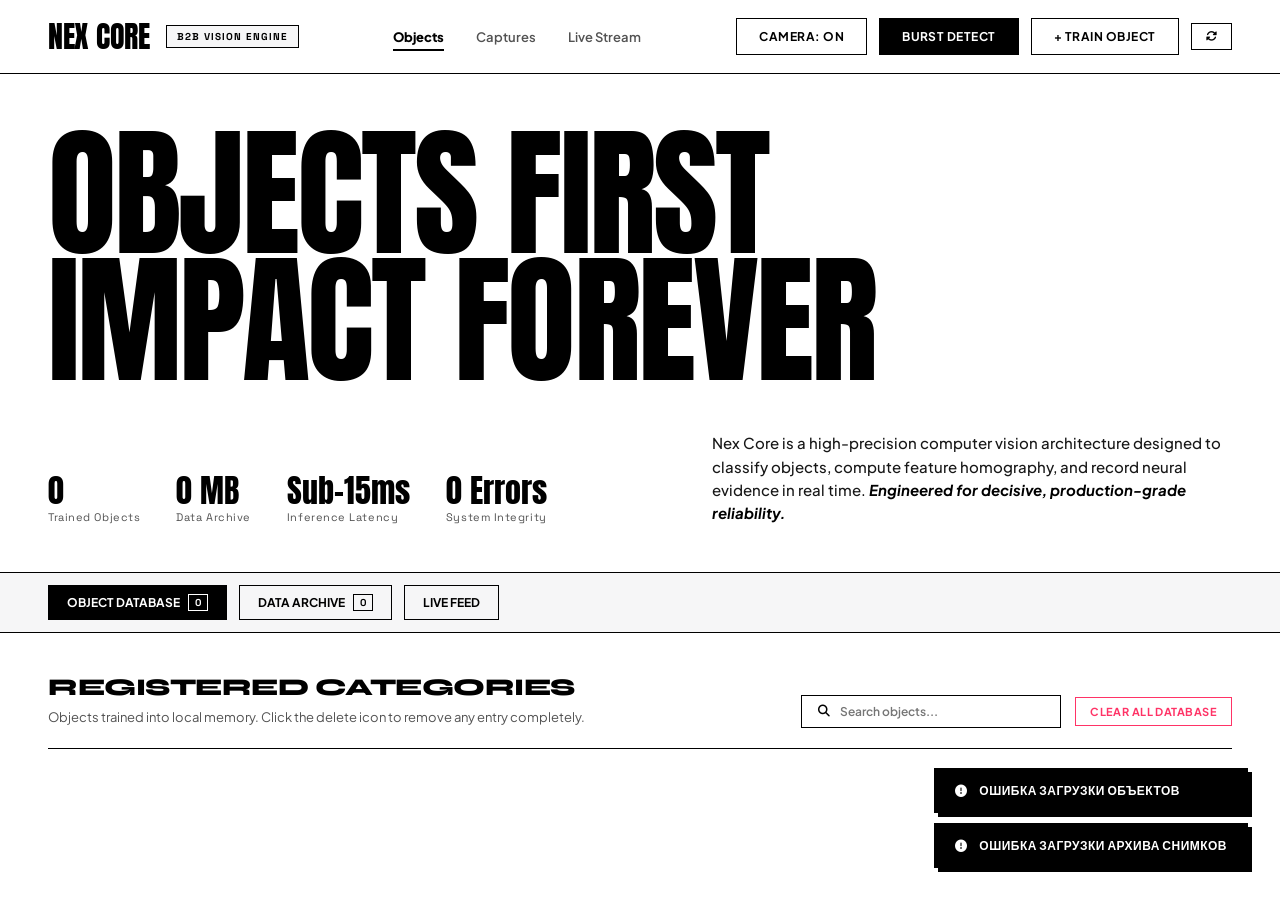
==== nex_dashboard.html @ c1a9bb9f "feat: add Nex core detector, dashboard, server and update index.html" ====
<!DOCTYPE html>
<html lang="ru">
<head>
    <meta charset="UTF-8">
    <meta name="viewport" content="width=device-width, initial-scale=1.0">
    <title>NEX CORE — Object & Data Platform</title>
    <link rel="preconnect" href="https://fonts.googleapis.com">
    <link rel="preconnect" href="https://fonts.gstatic.com" crossorigin>
    <link href="https://fonts.googleapis.com/css2?family=Anton&family=Plus+Jakarta+Sans:ital,wght@0,400;0,500;0,600;0,700;0,800;1,400;1,600;1,700&family=Space+Grotesk:wght@500;700&family=Syne:wght@700;800;900&display=swap" rel="stylesheet">
    <link rel="stylesheet" href="https://cdnjs.cloudflare.com/ajax/libs/font-awesome/6.4.0/css/all.min.css">
    
    <style>
        /* ═══════════════════════════════════════════════════════════════
           PAPER TIGER EDITORIAL DESIGN SYSTEM FOR NEX
           High-Contrast Brutalist Typography, Clean Lines, Zero AI Glass
           ═══════════════════════════════════════════════════════════════ */
        :root {
            --bg-page: #FFFFFF;
            --bg-subtle: #F6F6F7;
            --bg-card: #FFFFFF;
            
            --ink-black: #000000;
            --ink-charcoal: #171717;
            --ink-muted: #525252;
            --ink-faint: #8E8E93;
            
            --border-heavy: 1.5px solid #000000;
            --border-light: 1px solid #E5E5E5;
            
            --accent-coral: #FF3366;
            --accent-lavender: #C4B5FD;
            --accent-emerald: #10B981;
            
            /* Compatibility variables for scripts */
            --cyan: #000000;
            --green: #10B981;
            --red: #FF3366;
            --amber: #F59E0B;
            --text-main: #000000;
            --text-dim: #525252;
            
            --font-headline: 'Anton', 'Syne', -apple-system, sans-serif;
            --font-subhead: 'Syne', -apple-system, sans-serif;
            --font-body: 'Plus Jakarta Sans', -apple-system, BlinkMacSystemFont, sans-serif;
            --font-mono: 'Space Grotesk', monospace;
            
            --shadow-brutal: 4px 4px 0px #000000;
            --shadow-brutal-sm: 2px 2px 0px #000000;
            --shadow-brutal-lg: 6px 6px 0px #000000;
        }

        * {
            box-sizing: border-box;
            margin: 0;
            padding: 0;
            -webkit-font-smoothing: antialiased;
            -moz-osx-font-smoothing: grayscale;
        }

        body {
            background-color: var(--bg-page);
            color: var(--ink-black);
            font-family: var(--font-body);
            min-height: 100vh;
            display: flex;
            flex-direction: column;
            overflow-x: hidden;
        }

        /* ════════════ TOP HEADER BAR ════════════ */
        .hud-header {
            background: #FFFFFF;
            border-bottom: var(--border-heavy);
            padding: 18px 48px;
            display: flex;
            align-items: center;
            justify-content: space-between;
            position: sticky;
            top: 0;
            z-index: 100;
        }

        .hud-brand {
            display: flex;
            align-items: center;
            gap: 16px;
        }

        .brand-logo-text {
            font-family: var(--font-headline);
            font-size: 30px;
            letter-spacing: -0.01em;
            color: #000000;
            text-decoration: none;
            line-height: 1;
            display: flex;
            align-items: center;
            gap: 8px;
        }

        .brand-pill-tag {
            font-family: var(--font-mono);
            font-size: 10px;
            font-weight: 700;
            letter-spacing: 0.1em;
            text-transform: uppercase;
            padding: 4px 10px;
            border: var(--border-heavy);
            background: var(--bg-subtle);
            color: #000000;
        }

        .hud-nav-links {
            display: flex;
            align-items: center;
            gap: 32px;
        }

        .hud-nav-item {
            font-family: var(--font-body);
            font-size: 13px;
            font-weight: 600;
            color: var(--ink-muted);
            text-decoration: none;
            cursor: pointer;
            padding: 4px 0;
            position: relative;
            background: transparent;
            border: none;
            transition: color 0.15s ease;
        }

        .hud-nav-item:hover {
            color: #000000;
        }

        .hud-nav-item.active {
            color: #000000;
            font-weight: 800;
        }

        .hud-nav-item.active::after {
            content: "";
            position: absolute;
            bottom: -2px;
            left: 0;
            width: 100%;
            height: 2px;
            background: #000000;
        }

        .header-actions-group {
            display: flex;
            align-items: center;
            gap: 12px;
        }

        /* ════════════ PAPER TIGER BRUTALIST BUTTONS ════════════ */
        .btn {
            font-family: var(--font-body);
            font-size: 12px;
            font-weight: 700;
            letter-spacing: 0.04em;
            text-transform: uppercase;
            padding: 10px 22px;
            border-radius: 0px;
            cursor: pointer;
            display: inline-flex;
            align-items: center;
            gap: 8px;
            border: var(--border-heavy);
            background: #FFFFFF;
            color: #000000;
            text-decoration: none;
            transition: all 0.15s ease;
        }

        .btn:hover {
            background: #000000;
            color: #FFFFFF;
        }

        .btn-primary {
            background: #000000 !important;
            color: #FFFFFF !important;
            border: var(--border-heavy) !important;
        }

        .btn-primary:hover {
            background: var(--accent-coral) !important;
            border-color: var(--accent-coral) !important;
            color: #FFFFFF !important;
        }

        .btn-secondary {
            background: #FFFFFF;
            color: #000000;
        }

        .btn-danger {
            background: #FFFFFF !important;
            border: 1.5px solid var(--accent-coral) !important;
            color: var(--accent-coral) !important;
        }

        .btn-danger:hover {
            background: var(--accent-coral) !important;
            color: #FFFFFF !important;
        }

        .btn-sm {
            padding: 7px 14px;
            font-size: 11px;
        }

        /* ════════════ EDITORIAL HERO BANNER (PAPER TIGER STYLE) ════════════ */
        .editorial-hero-banner {
            padding: 56px 48px 48px 48px;
            border-bottom: var(--border-heavy);
            background: #FFFFFF;
            display: flex;
            flex-direction: column;
            gap: 32px;
            position: relative;
            overflow: hidden;
        }

        .editorial-headline-stack {
            display: flex;
            flex-direction: column;
            line-height: 0.9;
        }

        .editorial-giant-text {
            font-family: var(--font-headline);
            font-size: clamp(68px, 11vw, 150px);
            text-transform: uppercase;
            letter-spacing: -0.02em;
            color: #000000;
            display: block;
        }

        .editorial-sub-grid {
            display: grid;
            grid-template-columns: auto 1fr;
            align-items: flex-end;
            justify-content: space-between;
            gap: 48px;
            padding-top: 16px;
        }

        .editorial-metrics-strip {
            display: flex;
            align-items: flex-start;
            gap: 36px;
        }

        .metric-block {
            display: flex;
            flex-direction: column;
            gap: 3px;
        }

        .metric-number {
            font-family: var(--font-headline);
            font-size: 32px;
            line-height: 1;
            color: #000000;
        }

        .metric-label-clean {
            font-family: var(--font-mono);
            font-size: 11px;
            color: var(--ink-muted);
            letter-spacing: 0.05em;
        }

        .editorial-statement-para {
            max-width: 520px;
            font-size: 15px;
            line-height: 1.55;
            color: var(--ink-charcoal);
            font-weight: 500;
            justify-self: end;
        }

        .editorial-statement-para em {
            font-style: italic;
            font-weight: 700;
            color: #000000;
        }

        /* Hidden compatibility HUD for JS telemetry bindings */
        .hud-telemetry {
            display: none;
        }

        /* ════════════ MAIN TABS NAVIGATION BAR ════════════ */
        .hud-nav-bar {
            background: var(--bg-subtle);
            border-bottom: var(--border-heavy);
            padding: 12px 48px;
            display: flex;
            align-items: center;
            justify-content: space-between;
        }

        .nav-tabs {
            display: flex;
            gap: 12px;
        }

        .nav-tab {
            padding: 8px 18px;
            background: transparent;
            border: var(--border-heavy);
            border-radius: 0px;
            color: #000000;
            font-family: var(--font-body);
            font-size: 12px;
            font-weight: 700;
            text-transform: uppercase;
            cursor: pointer;
            display: flex;
            align-items: center;
            gap: 8px;
            transition: all 0.15s ease;
        }

        .nav-tab:hover {
            background: #000000;
            color: #FFFFFF;
        }

        .nav-tab.active {
            background: #000000;
            color: #FFFFFF;
        }

        .tab-badge {
            font-family: var(--font-mono);
            font-size: 10px;
            font-weight: 700;
            padding: 1px 6px;
            border: 1px solid currentColor;
            background: transparent;
        }

        .nav-actions {
            display: flex;
            align-items: center;
            gap: 12px;
        }

        /* ════════════ MAIN CONTENT SECTION ════════════ */
        .app-content {
            padding: 40px 48px;
            flex: 1;
            display: flex;
            flex-direction: column;
            background: #FFFFFF;
        }

        .tab-view {
            display: none;
        }

        .tab-view.active {
            display: block;
        }

        /* Toolbars */
        .view-toolbar {
            display: flex;
            align-items: flex-end;
            justify-content: space-between;
            margin-bottom: 28px;
            gap: 24px;
            border-bottom: var(--border-heavy);
            padding-bottom: 20px;
        }

        .view-title-box h2 {
            font-family: var(--font-subhead);
            font-size: 24px;
            font-weight: 900;
            letter-spacing: -0.02em;
            color: #000000;
            text-transform: uppercase;
            display: flex;
            align-items: center;
            gap: 10px;
        }

        .view-title-box p {
            color: var(--ink-muted);
            font-size: 13px;
            margin-top: 6px;
            line-height: 1.5;
        }

        .toolbar-controls {
            display: flex;
            align-items: center;
            gap: 14px;
        }

        .search-box {
            position: relative;
            background: #FFFFFF;
            border: var(--border-heavy);
            border-radius: 0px;
            padding: 8px 16px;
            display: flex;
            align-items: center;
            gap: 10px;
            width: 260px;
        }

        .search-box i {
            color: #000000;
            font-size: 12px;
        }

        .search-box input {
            background: transparent;
            border: none;
            color: #000000;
            font-family: var(--font-body);
            font-size: 12px;
            font-weight: 600;
            width: 100%;
            outline: none;
        }

        .filter-group {
            display: flex;
            gap: 4px;
        }

        .filter-btn {
            background: #FFFFFF;
            border: var(--border-heavy);
            border-radius: 0px;
            color: #000000;
            font-family: var(--font-body);
            font-size: 11px;
            font-weight: 700;
            text-transform: uppercase;
            padding: 7px 14px;
            cursor: pointer;
            transition: all 0.15s ease;
        }

        .filter-btn:hover {
            background: #000000;
            color: #FFFFFF;
        }

        .filter-btn.active {
            background: #000000;
            color: #FFFFFF;
        }

        /* ════════════ OBJECT CARDS & GRID ════════════ */
        .objects-grid {
            display: grid;
            grid-template-columns: repeat(auto-fill, minmax(320px, 1fr));
            gap: 28px;
        }

        .object-card {
            background: #FFFFFF;
            border: var(--border-heavy);
            border-radius: 0px;
            overflow: hidden;
            display: flex;
            flex-direction: column;
            box-shadow: var(--shadow-brutal);
            transition: transform 0.15s ease, box-shadow 0.15s ease;
        }

        .object-card:hover {
            transform: translate(-2px, -2px);
            box-shadow: var(--shadow-brutal-lg);
        }

        .object-card-thumb-wrap {
            position: relative;
            width: 100%;
            aspect-ratio: 16 / 10;
            background: #000000;
            overflow: hidden;
            border-bottom: var(--border-heavy);
        }

        .object-card-thumb {
            width: 100%;
            height: 100%;
            object-fit: cover;
        }

        .object-overlay-badge {
            position: absolute;
            top: 12px;
            right: 12px;
            background: #FFFFFF;
            border: var(--border-heavy);
            padding: 4px 10px;
            font-family: var(--font-mono);
            font-size: 10px;
            font-weight: 700;
            color: #000000;
            box-shadow: var(--shadow-brutal-sm);
        }

        .object-card-body {
            padding: 20px;
            display: flex;
            flex-direction: column;
            gap: 14px;
            flex: 1;
        }

        .object-header-row {
            display: flex;
            justify-content: space-between;
            align-items: center;
        }

        .object-name-title {
            font-family: var(--font-subhead);
            font-size: 18px;
            font-weight: 800;
            color: #000000;
            text-transform: uppercase;
            letter-spacing: -0.01em;
        }

        .object-metrics {
            display: grid;
            grid-template-columns: 1fr 1fr;
            gap: 12px;
            background: var(--bg-subtle);
            border: var(--border-heavy);
            padding: 12px;
        }

        .metric-item {
            display: flex;
            flex-direction: column;
            gap: 2px;
        }

        .metric-label {
            font-family: var(--font-mono);
            font-size: 9px;
            letter-spacing: 0.1em;
            text-transform: uppercase;
            color: var(--ink-faint);
            font-weight: 700;
        }

        .metric-value {
            font-family: var(--font-mono);
            font-size: 13px;
            font-weight: 700;
            color: #000000;
        }

        .object-actions-row {
            display: flex;
            gap: 10px;
            margin-top: auto;
            border-top: var(--border-heavy);
            padding-top: 16px;
        }

        .object-actions-row .btn {
            flex: 1;
            justify-content: center;
        }

        /* ════════════ DATA GALLERY GRID ════════════ */
        .data-gallery-grid {
            display: grid;
            grid-template-columns: repeat(auto-fill, minmax(260px, 1fr));
            gap: 24px;
        }

        .data-card {
            background: #FFFFFF;
            border: var(--border-heavy);
            border-radius: 0px;
            overflow: hidden;
            display: flex;
            flex-direction: column;
            box-shadow: var(--shadow-brutal);
            transition: transform 0.15s ease, box-shadow 0.15s ease;
        }

        .data-card:hover {
            transform: translate(-2px, -2px);
            box-shadow: var(--shadow-brutal-lg);
        }

        .data-thumb-wrap {
            position: relative;
            width: 100%;
            aspect-ratio: 4 / 3;
            background: #000000;
            overflow: hidden;
            border-bottom: var(--border-heavy);
        }

        .data-thumb {
            width: 100%;
            height: 100%;
            object-fit: cover;
            cursor: pointer;
        }

        .data-cat-badge {
            position: absolute;
            top: 10px;
            left: 10px;
            background: var(--accent-coral);
            border: var(--border-heavy);
            padding: 3px 8px;
            font-family: var(--font-mono);
            font-size: 9px;
            font-weight: 800;
            color: #FFFFFF;
            text-transform: uppercase;
        }

        .data-card-body {
            padding: 14px 16px;
            display: flex;
            flex-direction: column;
            gap: 6px;
        }

        .data-card-name {
            font-size: 13px;
            font-weight: 800;
            color: #000000;
            white-space: nowrap;
            overflow: hidden;
            text-overflow: ellipsis;
        }

        .data-card-meta {
            font-family: var(--font-mono);
            font-size: 11px;
            color: var(--ink-muted);
        }

        .data-card-actions {
            display: flex;
            gap: 8px;
            margin-top: 8px;
        }

        .data-card-actions .btn {
            flex: 1;
            justify-content: center;
        }

        /* ════════════ LIVE STREAM & DETECTOR ════════════ */
        .live-stream-layout {
            display: grid;
            grid-template-columns: 2.2fr 1fr;
            gap: 32px;
        }

        .stream-card {
            background: #FFFFFF;
            border: var(--border-heavy);
            border-radius: 0px;
            padding: 24px;
            display: flex;
            flex-direction: column;
            box-shadow: var(--shadow-brutal);
        }

        .stream-viewport {
            position: relative;
            width: 100%;
            aspect-ratio: 16 / 9;
            background: #000000;
            overflow: hidden;
            border: var(--border-heavy);
        }

        .stream-img {
            width: 100%;
            height: 100%;
            object-fit: cover;
            display: block;
        }

        .stream-hud-bar {
            display: flex;
            align-items: center;
            justify-content: space-between;
            margin-top: 18px;
            padding-top: 16px;
            border-top: var(--border-heavy);
        }

        .info-panel-card {
            background: #FFFFFF;
            border: var(--border-heavy);
            border-radius: 0px;
            padding: 24px;
            display: flex;
            flex-direction: column;
            gap: 16px;
            box-shadow: var(--shadow-brutal);
        }

        .telemetry-row {
            display: flex;
            justify-content: space-between;
            align-items: center;
            font-family: var(--font-mono);
            font-size: 12px;
            color: var(--ink-charcoal);
            padding: 10px 0;
            border-bottom: var(--border-light);
        }

        .telemetry-row strong {
            color: #000000;
            font-weight: 700;
        }

        /* ════════════ MODALS (PAPER TIGER BRUTALIST) ════════════ */
        .modal-overlay {
            position: fixed;
            inset: 0;
            background: rgba(0, 0, 0, 0.65);
            display: flex;
            align-items: center;
            justify-content: center;
            z-index: 1000;
            opacity: 0;
            pointer-events: none;
            transition: opacity 0.2s ease;
        }

        .modal-overlay.active {
            opacity: 1;
            pointer-events: auto;
        }

        .modal-box {
            background: #FFFFFF;
            border: var(--border-heavy);
            border-radius: 0px;
            width: 90%;
            max-width: 640px;
            max-height: 90vh;
            display: flex;
            flex-direction: column;
            box-shadow: var(--shadow-brutal-lg);
            transform: translateY(10px);
            transition: transform 0.2s ease;
        }

        .modal-overlay.active .modal-box {
            transform: translateY(0);
        }

        .modal-header {
            padding: 20px 24px;
            border-bottom: var(--border-heavy);
            display: flex;
            justify-content: space-between;
            align-items: center;
            background: var(--bg-subtle);
        }

        .modal-header h3 {
            font-family: var(--font-subhead);
            font-size: 18px;
            font-weight: 800;
            text-transform: uppercase;
            color: #000000;
        }

        .modal-close-btn {
            background: #FFFFFF;
            border: var(--border-heavy);
            color: #000000;
            width: 32px;
            height: 32px;
            cursor: pointer;
            display: flex;
            align-items: center;
            justify-content: center;
            font-size: 18px;
            font-weight: 700;
            transition: all 0.15s ease;
        }

        .modal-close-btn:hover {
            background: #000000;
            color: #FFFFFF;
        }

        .modal-body {
            padding: 24px;
            overflow-y: auto;
            display: flex;
            flex-direction: column;
            gap: 18px;
            background: #FFFFFF;
        }

        .modal-footer {
            padding: 16px 24px;
            border-top: var(--border-heavy);
            display: flex;
            justify-content: flex-end;
            gap: 12px;
            background: var(--bg-subtle);
        }

        .form-group {
            display: flex;
            flex-direction: column;
            gap: 6px;
        }

        .form-label {
            font-family: var(--font-mono);
            font-size: 11px;
            font-weight: 700;
            color: #000000;
            letter-spacing: 0.05em;
            text-transform: uppercase;
        }

        .form-input {
            background: #FFFFFF;
            border: var(--border-heavy);
            border-radius: 0px;
            padding: 10px 14px;
            color: #000000;
            font-family: var(--font-body);
            font-size: 13px;
            font-weight: 600;
            outline: none;
        }

        .form-input:focus {
            box-shadow: var(--shadow-brutal-sm);
        }

        .crop-canvas-wrap {
            position: relative;
            width: 100%;
            background: #000000;
            border: var(--border-heavy);
            overflow: hidden;
        }

        #crop-canvas {
            display: block;
            width: 100%;
            cursor: crosshair;
        }

        .crop-preview-box {
            display: flex;
            gap: 16px;
            align-items: center;
            background: var(--bg-subtle);
            padding: 14px;
            border: var(--border-heavy);
        }

        .crop-preview-img {
            width: 90px;
            height: 90px;
            object-fit: cover;
            border: var(--border-heavy);
        }

        /* Toast */
        .toast-container {
            position: fixed;
            bottom: 32px;
            right: 32px;
            display: flex;
            flex-direction: column;
            gap: 10px;
            z-index: 2000;
        }

        .toast {
            background: #000000;
            border: var(--border-heavy);
            border-radius: 0px;
            padding: 14px 20px;
            color: #FFFFFF;
            font-size: 12px;
            font-weight: 700;
            letter-spacing: 0.04em;
            text-transform: uppercase;
            box-shadow: var(--shadow-brutal);
            display: flex;
            align-items: center;
            gap: 12px;
        }

        .empty-state {
            padding: 60px 20px;
            display: flex;
            flex-direction: column;
            align-items: center;
            justify-content: center;
            text-align: center;
            color: var(--ink-faint);
            gap: 12px;
            border: var(--border-heavy);
            background: var(--bg-subtle);
        }

        .empty-state i {
            font-size: 38px;
            color: #000000;
        }

        .empty-state h3 {
            font-family: var(--font-subhead);
            font-size: 18px;
            color: #000000;
            text-transform: uppercase;
        }

        .empty-state p {
            font-size: 13px;
            max-width: 420px;
            color: var(--ink-muted);
        }

        @media (max-width: 1024px) {
            .hud-header, .hud-nav-bar, .editorial-hero-banner, .app-content {
                padding-left: 20px;
                padding-right: 20px;
            }
            .editorial-sub-grid {
                grid-template-columns: 1fr;
                gap: 24px;
            }
            .live-stream-layout {
                grid-template-columns: 1fr;
            }
        }
    </style>
</head>
<body>

    <!-- ════════════ TOP HEADER BAR (PAPER TIGER STYLE) ════════════ -->
    <header class="hud-header">
        <div class="hud-brand">
            <a href="/" class="brand-logo-text">NEX CORE</a>
            <span class="brand-pill-tag">B2B Vision Engine</span>
        </div>

        <nav class="hud-nav-links">
            <button class="hud-nav-item active" data-tab="tab-objects">Objects</button>
            <button class="hud-nav-item" data-tab="tab-data">Captures</button>
            <button class="hud-nav-item" data-tab="tab-live">Live Stream</button>
        </nav>

        <div class="header-actions-group">
            <button class="btn btn-secondary" id="btn-toggle-camera-top">
                <span id="btn-toggle-camera-top-text">Camera: ON</span>
            </button>
            <button class="btn btn-primary" id="btn-burst-detect-top">
                Burst Detect
            </button>
            <button class="btn btn-secondary" id="btn-open-train-modal">
                + Train Object
            </button>
            <button class="btn btn-secondary btn-sm" id="btn-refresh-all" title="Refresh">
                <i class="fa-solid fa-rotate"></i>
            </button>
        </div>

        <!-- Hidden hooks for stats JS bindings -->
        <div class="hud-telemetry">
            <span id="tel-accel"></span>
            <span id="tel-objects-count">0</span>
            <span id="tel-storage-mb">0 MB</span>
        </div>
    </header>

    <!-- ════════════ PAPER TIGER EDITORIAL HERO BANNER ════════════ -->
    <section class="editorial-hero-banner">
        <div class="editorial-headline-stack">
            <span class="editorial-giant-text">OBJECTS FIRST</span>
            <span class="editorial-giant-text">IMPACT FOREVER</span>
        </div>

        <div class="editorial-sub-grid">
            <div class="editorial-metrics-strip">
                <div class="metric-block">
                    <span class="metric-number" id="hero-stat-objects">0</span>
                    <span class="metric-label-clean">Trained Objects</span>
                </div>
                <div class="metric-block">
                    <span class="metric-number" id="hero-stat-storage">0 MB</span>
                    <span class="metric-label-clean">Data Archive</span>
                </div>
                <div class="metric-block">
                    <span class="metric-number">Sub-15ms</span>
                    <span class="metric-label-clean">Inference Latency</span>
                </div>
                <div class="metric-block">
                    <span class="metric-number">0 Errors</span>
                    <span class="metric-label-clean">System Integrity</span>
                </div>
            </div>

            <p class="editorial-statement-para">
                Nex Core is a high-precision computer vision architecture designed to classify objects, compute feature homography, and record neural evidence in real time. <em>Engineered for decisive, production-grade reliability.</em>
            </p>
        </div>
    </section>

    <!-- ════════════ NAV TABS BAR ════════════ -->
    <div class="hud-nav-bar">
        <div class="nav-tabs">
            <button class="nav-tab active" data-tab="tab-objects">
                <span>Object Database</span>
                <span class="tab-badge" id="badge-objects-count">0</span>
            </button>
            <button class="nav-tab" data-tab="tab-data">
                <span>Data Archive</span>
                <span class="tab-badge" id="badge-data-count">0</span>
            </button>
            <button class="nav-tab" data-tab="tab-live">
                <span>Live Feed</span>
            </button>
        </div>
    </div>

    <!-- ════════════ MAIN CONTENT AREA ════════════ -->
    <main class="app-content">

        <!-- TAB 1: OBJECT DATABASE MANAGER -->
        <section id="tab-objects" class="tab-view active">
            <div class="view-toolbar">
                <div class="view-title-box">
                    <h2>Registered Categories</h2>
                    <p>Objects trained into local memory. Click the delete icon to remove any entry completely.</p>
                </div>

                <div class="toolbar-controls">
                    <div class="search-box">
                        <i class="fa-solid fa-magnifying-glass"></i>
                        <input type="text" id="objects-search-input" placeholder="Search objects...">
                    </div>
                    <button class="btn btn-danger btn-sm" id="btn-clear-all-objects">
                        Clear All Database
                    </button>
                </div>
            </div>

            <!-- Objects Grid -->
            <div class="objects-grid" id="objects-grid-container">
                <!-- Populated via JS -->
            </div>
        </section>

        <!-- TAB 2: DATA VAULT & CAPTURES GALLERY -->
        <section id="tab-data" class="tab-view">
            <div class="view-toolbar">
                <div class="view-title-box">
                    <h2>Capture Archive (nex_output)</h2>
                    <p>Recorded frames, cropped detections, and verified burst comparisons.</p>
                </div>

                <div class="toolbar-controls">
                    <div class="filter-group">
                        <button class="filter-btn active" data-cat="all">All</button>
                        <button class="filter-btn" data-cat="detected_objects">Objects</button>
                        <button class="filter-btn" data-cat="detected_faces">Faces</button>
                        <button class="filter-btn" data-cat="burst_comparison">Bursts</button>
                    </div>

                    <div class="search-box">
                        <i class="fa-solid fa-magnifying-glass"></i>
                        <input type="text" id="data-search-input" placeholder="Filter by name...">
                    </div>

                    <button class="btn btn-danger btn-sm" id="btn-clean-data">
                        Clear Category
                    </button>
                </div>
            </div>

            <!-- Gallery Grid -->
            <div class="data-gallery-grid" id="data-gallery-container">
                <!-- Populated via JS -->
            </div>
        </section>

        <!-- TAB 3: LIVE VIDEO FEED & DETECTOR -->
        <section id="tab-live" class="tab-view">
            <div class="live-stream-layout">
                <div class="stream-card">
                    <div class="stream-viewport">
                        <img id="live-stream-img" src="/api/stream" class="stream-img" alt="Live Stream">
                    </div>
                    <div class="stream-hud-bar">
                        <div class="stream-info">
                            <span style="font-family:var(--font-mono); font-size:12px; font-weight:700;">OPTICAL SENSOR FEED (ON-DEMAND INFERENCE)</span>
                        </div>
                        <div class="stream-btns" style="display:flex; gap:10px; align-items:center;">
                            <button class="btn btn-danger btn-sm" id="btn-toggle-camera-stream">
                                Disable Sensor
                            </button>
                            <button class="btn btn-primary" id="btn-burst-detect">
                                Burst Detect [Space]
                            </button>
                            <button class="btn btn-secondary btn-sm" id="btn-stream-capture-to-train">
                                Capture For Training
                            </button>
                        </div>
                    </div>
                </div>

                <!-- Telemetry & Status Card -->
                <div class="info-panel-card">
                    <h3 style="font-family:var(--font-subhead); font-size:16px; font-weight:800; text-transform:uppercase;">System Telemetry</h3>
                    <div class="telemetry-row">
                        <span>Hardware Engine</span>
                        <strong id="info-hw-accel">Apple MPS GPU</strong>
                    </div>
                    <div class="telemetry-row">
                        <span>Registered Objects</span>
                        <strong id="info-objects-count">0</strong>
                    </div>
                    <div class="telemetry-row">
                        <span>Capture Latency</span>
                        <strong>12-15 ms</strong>
                    </div>
                    <div class="telemetry-row">
                        <span>Homography Engine</span>
                        <strong>SIFT + RANSAC</strong>
                    </div>
                </div>

                <!-- Burst Comparison & Detection Result Card -->
                <div class="burst-result-card" id="burst-result-card" style="display:none; grid-column: 1 / -1; background: #FFFFFF; border: var(--border-heavy); padding: 24px; box-shadow: var(--shadow-brutal);">
                    <div style="display:flex; align-items:center; justify-content:space-between; margin-bottom:18px; border-bottom:var(--border-heavy); padding-bottom:14px; flex-wrap:wrap; gap:10px;">
                        <div>
                            <h3 style="font-family:var(--font-subhead); font-size:18px; font-weight:800; text-transform:uppercase;" id="burst-result-title">BURST DETECTION REPORT</h3>
                            <p style="font-size:12px; color:var(--ink-muted);" id="burst-result-subtitle">12 frames inspected. Winner selected by sharpness criteria.</p>
                        </div>
                        <div id="burst-status-badge"></div>
                    </div>

                    <div style="display:grid; grid-template-columns: repeat(auto-fit, minmax(320px, 1fr)); gap:24px;">
                        <div style="display:flex; flex-direction:column; gap:8px;">
                            <div style="display:flex; justify-content:space-between; font-size:12px; font-family:var(--font-mono); font-weight:700;">
                                <span>WINNER FRAME</span>
                                <span id="burst-winner-sharpness">Sharpness: 0.0</span>
                            </div>
                            <div style="background:#000; border:var(--border-heavy); aspect-ratio:4/3; overflow:hidden;">
                                <img id="burst-winner-img" src="" alt="Winner" style="width:100%; height:100%; object-fit:cover; display:block;">
                            </div>
                        </div>

                        <div style="display:flex; flex-direction:column; gap:8px;">
                            <div style="display:flex; justify-content:space-between; font-size:12px; font-family:var(--font-mono); font-weight:700;">
                                <span>MATCHED TEMPLATE</span>
                                <span id="burst-matched-name">None</span>
                            </div>
                            <div style="background:#000; border:var(--border-heavy); aspect-ratio:4/3; overflow:hidden;">
                                <img id="burst-template-img" src="" alt="Template" style="width:100%; height:100%; object-fit:cover; display:block;">
                            </div>
                        </div>
                    </div>
                </div>
            </div>
        </section>

    </main>

    <!-- MODAL 1: TRAIN NEW OBJECT -->
    <div class="modal-overlay" id="train-modal">
        <div class="modal-box">
            <div class="modal-header">
                <h3>Train New Object</h3>
                <button class="modal-close-btn" onclick="closeModal('train-modal')">&times;</button>
            </div>
            <div class="modal-body">
                <div class="form-group">
                    <label class="form-label">Object Category Name</label>
                    <input type="text" id="train-object-name" class="form-input" placeholder="e.g. Coca_Cola_Bottle">
                </div>

                <div class="form-group">
                    <label class="form-label">Interactive Crop Area</label>
                    <div class="crop-canvas-wrap">
                        <canvas id="crop-canvas"></canvas>
                    </div>
                </div>

                <div class="crop-preview-box" id="crop-preview-container" style="display:none;">
                    <img id="crop-preview-img" class="crop-preview-img" src="" alt="Preview">
                    <div>
                        <strong style="font-size:12px; font-family:var(--font-mono); display:block;">SELECTION READY</strong>
                        <span style="font-size:11px; color:var(--ink-muted);" id="crop-dims">0 x 0 px</span>
                    </div>
                </div>
            </div>
            <div class="modal-footer">
                <button class="btn btn-secondary" onclick="closeModal('train-modal')">Cancel</button>
                <button class="btn btn-primary" id="btn-save-trained-object">Save Object</button>
            </div>
        </div>
    </div>

    <!-- MODAL 2: TEMPLATES VIEWER -->
    <div class="modal-overlay" id="templates-modal">
        <div class="modal-box">
            <div class="modal-header">
                <h3 id="templates-modal-title">Object Templates</h3>
                <button class="modal-close-btn" onclick="closeModal('templates-modal')">&times;</button>
            </div>
            <div class="modal-body" id="templates-modal-body">
                <!-- Dynamically populated -->
            </div>
            <div class="modal-footer">
                <button class="btn btn-secondary" onclick="closeModal('templates-modal')">Close</button>
            </div>
        </div>
    </div>

    <!-- MODAL 3: CONFIRM ACTION -->
    <div class="modal-overlay" id="confirm-modal">
        <div class="modal-box" style="max-width:440px;">
            <div class="modal-header">
                <h3>Confirm Deletion</h3>
                <button class="modal-close-btn" onclick="closeModal('confirm-modal')">&times;</button>
            </div>
            <div class="modal-body">
                <p id="confirm-modal-text" style="font-size:13px; line-height:1.5;">Are you sure you want to permanently delete this item?</p>
            </div>
            <div class="modal-footer">
                <button class="btn btn-secondary" onclick="closeModal('confirm-modal')">Cancel</button>
                <button class="btn btn-danger" id="confirm-modal-action-btn">Delete Permanently</button>
            </div>
        </div>
    </div>

    <!-- LIGHTBOX MODAL -->
    <div class="modal-overlay" id="lightbox-modal" onclick="closeModal('lightbox-modal')">
        <img id="lightbox-img" src="" alt="Enlarged" style="max-width:90vw; max-height:90vh; border:var(--border-heavy); box-shadow:var(--shadow-brutal-lg);">
    </div>

    <!-- TOAST NOTIFICATION CONTAINER -->
    <div class="toast-container" id="toast-container"></div>

    <!-- Additional Hook Script for Syncing Paper Tiger Hero Stats -->
    <script>
        // Sync top nav items with tabs
        document.querySelectorAll('.hud-nav-item').forEach(btn => {
            btn.addEventListener('click', () => {
                document.querySelectorAll('.hud-nav-item').forEach(b => b.classList.remove('active'));
                btn.classList.add('active');
                const target = btn.getAttribute('data-tab');
                document.querySelectorAll('.nav-tab').forEach(t => {
                    if (t.getAttribute('data-tab') === target) t.click();
                });
            });
        });

        // Mirror stat updates from JS to hero banner
        const observer = new MutationObserver(() => {
            const objCount = document.getElementById('tel-objects-count');
            const storCount = document.getElementById('tel-storage-mb');
            const heroObj = document.getElementById('hero-stat-objects');
            const heroStor = document.getElementById('hero-stat-storage');
            if (objCount && heroObj) heroObj.textContent = objCount.textContent;
            if (storCount && heroStor) heroStor.textContent = storCount.textContent;
        });

        window.addEventListener('DOMContentLoaded', () => {
            const objCount = document.getElementById('tel-objects-count');
            const storCount = document.getElementById('tel-storage-mb');
            if (objCount) observer.observe(objCount, { childList: true, characterData: true, subtree: true });
            if (storCount) observer.observe(storCount, { childList: true, characterData: true, subtree: true });
        });
    </script>

<script>
        // State
        let allObjects = [];
        let allFiles = [];
        let activeDataCategory = 'all';

        // Crop Tool State
        let rawImage = new Image();
        let isCropping = false;
        let cropStartX = 0, cropStartY = 0;
        let cropEndX = 0, cropEndY = 0;
        let croppedBase64 = null;

        // Initialize
        document.addEventListener('DOMContentLoaded', () => {
            initTabs();
            loadAll();
            setupCropTool();
            setupEventHandlers();

            // Auto-refresh every 8s
            setInterval(() => {
                fetchStats();
            }, 8000);
        });

        // ════════════ TABS NAVIGATION ════════════
        function initTabs() {
            const tabs = document.querySelectorAll('.nav-tab');
            tabs.forEach(tab => {
                tab.addEventListener('click', () => {
                    tabs.forEach(t => t.classList.remove('active'));
                    document.querySelectorAll('.tab-view').forEach(v => v.classList.remove('active'));
                    tab.classList.add('active');
                    const targetId = tab.getAttribute('data-tab');
                    const view = document.getElementById(targetId);
                    if (view) view.classList.add('active');
                });
            });
        }

        // ════════════ API FETCHING ════════════
        async function loadAll() {
            await Promise.all([fetchObjects(), fetchData(), fetchStats(), checkCameraStatus()]);
        }

        let isCameraActive = true;

        async function checkCameraStatus() {
            try {
                const res = await fetch('/api/camera/status');
                const data = await res.json();
                if (data.success) {
                    updateCameraUI(data.is_running);
                }
            } catch (err) {
                console.error("Camera status check error:", err);
            }
        }

        async function toggleCamera() {
            const btnTop = document.getElementById('btn-toggle-camera-top');
            const btnStream = document.getElementById('btn-toggle-camera-stream');
            if (btnTop) btnTop.disabled = true;
            if (btnStream) btnStream.disabled = true;

            try {
                const res = await fetch('/api/camera/toggle', { method: 'POST' });
                const data = await res.json();
                if (data.success) {
                    updateCameraUI(data.is_running);
                    showToast(data.message, data.is_running ? "success" : "info");

                    // Force refresh stream element
                    const streamImg = document.getElementById('live-stream-img');
                    if (streamImg) {
                        streamImg.src = `/api/stream?t=${Date.now()}`;
                    }
                } else {
                    showToast("Не удалось изменить статус камеры", "error");
                }
            } catch (err) {
                console.error("Toggle camera error:", err);
                showToast("Ошибка связи с сервером при переключении камеры", "error");
            } finally {
                if (btnTop) btnTop.disabled = false;
                if (btnStream) btnStream.disabled = false;
            }
        }

        function updateCameraUI(running) {
            isCameraActive = running;

            // Top Nav Button
            const btnTop = document.getElementById('btn-toggle-camera-top');
            const topDot = btnTop ? btnTop.querySelector('.camera-status-dot') : null;
            const topText = document.getElementById('btn-toggle-camera-top-text');

            // Stream HUD Button
            const btnStream = document.getElementById('btn-toggle-camera-stream');

            if (running) {
                if (topDot) {
                    topDot.style.background = 'var(--green)';
                    topDot.style.boxShadow = '0 0 8px var(--green)';
                }
                if (topText) topText.textContent = 'Камера: ВКЛ';
                if (btnTop) {
                    btnTop.className = 'btn btn-secondary';
                    btnTop.title = 'Камера включена. Нажмите, чтобы выключить';
                }
                if (btnStream) {
                    btnStream.className = 'btn btn-danger';
                    btnStream.innerHTML = '<i class="fa-solid fa-video-slash"></i> Выключить камеру';
                    btnStream.title = 'Отключить питание камеры и освободить видеосенсор';
                }
            } else {
                if (topDot) {
                    topDot.style.background = 'var(--red)';
                    topDot.style.boxShadow = '0 0 8px var(--red)';
                }
                if (topText) topText.textContent = 'Камера: ВЫКЛ';
                if (btnTop) {
                    btnTop.className = 'btn btn-danger';
                    btnTop.title = 'Камера выключена. Нажмите, чтобы включить';
                }
                if (btnStream) {
                    btnStream.className = 'btn btn-primary';
                    btnStream.innerHTML = '<i class="fa-solid fa-video"></i> Включить камеру';
                    btnStream.title = 'Запустить видеопоток камеры';
                }
            }
        }

        async function fetchStats() {
            try {
                const res = await fetch('/api/stats');
                const data = await res.json();
                if (data.success) {
                    document.getElementById('tel-accel').innerHTML = `GPU: <strong class="text-cyan">${data.device}</strong>`;
                    document.getElementById('tel-objects-count').textContent = data.objects_count;
                    document.getElementById('tel-storage-mb').textContent = `${data.storage_mb} MB`;
                    document.getElementById('badge-objects-count').textContent = data.objects_count;
                    document.getElementById('info-objects-count').textContent = data.objects_count;
                    document.getElementById('info-hw-accel').textContent = data.device === 'MPS' ? 'Apple Silicon MPS GPU ⚡' : data.device;
                }
            } catch (err) {
                console.error("Stats fetch error:", err);
            }
        }

        async function fetchObjects() {
            try {
                const res = await fetch('/api/objects');
                const data = await res.json();
                if (data.success) {
                    allObjects = data.objects || [];
                    renderObjects(allObjects);
                    document.getElementById('badge-objects-count').textContent = allObjects.length;
                }
            } catch (err) {
                showToast("Ошибка загрузки объектов", "error");
            }
        }

        async function fetchData() {
            try {
                const res = await fetch(`/api/data?category=${activeDataCategory}`);
                const data = await res.json();
                if (data.success) {
                    allFiles = data.files || [];
                    renderData(allFiles);
                    document.getElementById('badge-data-count').textContent = data.total_files;
                }
            } catch (err) {
                showToast("Ошибка загрузки архива снимков", "error");
            }
        }

        // ════════════ RENDER OBJECTS ════════════
        function renderObjects(objects) {
            const container = document.getElementById('objects-grid-container');
            const searchVal = document.getElementById('objects-search-input').value.toLowerCase().trim();

            const filtered = objects.filter(o => o.name.toLowerCase().includes(searchVal));

            if (filtered.length === 0) {
                container.innerHTML = `
                    <div class="empty-state">
                        <i class="fa-solid fa-shapes"></i>
                        <h3>Нет зарегистрированных объектов</h3>
                        <p>Нажмите <strong>"+ Обучить новый объект"</strong> чтобы добавить предмет (браслет, часы, телефон) в базу детектора.</p>
                    </div>
                `;
                return;
            }

            container.innerHTML = filtered.map(obj => {
                const mainThumb = obj.templates.length > 0 ? obj.templates[0].url : '';
                return `
                    <div class="object-card" data-name="${obj.name}">
                        <div class="object-card-thumb-wrap">
                            <span class="object-overlay-badge"><i class="fa-solid fa-check"></i> ИИ АКТИВЕН</span>
                            ${mainThumb
                                ? `<img src="${mainThumb}" class="object-card-thumb" alt="${obj.name}" onclick="openLightbox('${mainThumb}')">`
                                : `<i class="fa-solid fa-image" style="font-size:36px; color:var(--text-sub);"></i>`
                            }
                        </div>
                        <div class="object-card-body">
                            <div class="object-header-row">
                                <span class="object-name-title">${obj.name}</span>
                                <span class="tab-badge" style="background:rgba(0,255,136,0.15); color:var(--green);">${obj.template_count} ракурс(ов)</span>
                            </div>

                            <div class="object-metrics">
                                <div class="metric-item">
                                    <span class="metric-label">SIFT ТОЧКИ</span>
                                    <span class="metric-value cyan">${obj.total_keypoints} pts</span>
                                </div>
                                <div class="metric-item">
                                    <span class="metric-label">РАЗМЕР НА ДИСКЕ</span>
                                    <span class="metric-value">${obj.total_size_kb} KB</span>
                                </div>
                            </div>

                            <div class="object-actions-row">
                                <div style="display:flex; gap:6px;">
                                    <button class="btn btn-secondary btn-sm" onclick="openTemplatesModal('${obj.name}')" title="Просмотр всех ракурсов">
                                        <i class="fa-solid fa-images"></i> Ракурсы
                                    </button>
                                    <button class="btn btn-secondary btn-sm" onclick="addAngleToObject('${obj.name}')" title="Добавить еще фото этого объекта">
                                        <i class="fa-solid fa-camera"></i> + Ракурс
                                    </button>
                                </div>
                                <button class="btn btn-danger btn-sm" onclick="promptDeleteObject('${obj.name}')" title="Удалить объект полностью из памяти и с диска">
                                    <i class="fa-solid fa-trash-can"></i> Удалить
                                </button>
                            </div>
                        </div>
                    </div>
                `;
            }).join('');
        }

        // ════════════ RENDER DATA VAULT ════════════
        function renderData(files) {
            const container = document.getElementById('data-gallery-container');
            const searchVal = document.getElementById('data-search-input').value.toLowerCase().trim();

            const filtered = files.filter(f => f.filename.toLowerCase().includes(searchVal));

            if (filtered.length === 0) {
                container.innerHTML = `
                    <div class="empty-state">
                        <i class="fa-solid fa-photo-film"></i>
                        <h3>Нет сохраненных снимков в этой категории</h3>
                        <p>При обнаружении предметов или захвате лиц снимки будут автоматически сохранены здесь.</p>
                    </div>
                `;
                return;
            }

            container.innerHTML = filtered.map(f => {
                return `
                    <div class="data-card">
                        <div class="data-thumb-wrap" onclick="openLightbox('${f.url}')">
                            <span class="data-cat-badge ${f.category}">${f.category.replace('detected_', '')}</span>
                            <img src="${f.url}" class="data-thumb" loading="lazy" alt="${f.filename}">
                        </div>
                        <div class="data-card-body">
                            <span class="data-card-name" title="${f.filename}">${f.filename}</span>
                            <div class="data-card-meta">
                                <span>${f.modified}</span>
                                <span>${f.size_kb} KB</span>
                            </div>
                            <div class="data-card-actions">
                                <a href="${f.url}" download="${f.filename}" class="btn btn-secondary btn-sm" title="Скачать">
                                    <i class="fa-solid fa-download"></i>
                                </a>
                                <button class="btn btn-danger btn-sm" onclick="deleteDataFile('${f.category}', '${f.filename}')" title="Удалить снимок">
                                    <i class="fa-solid fa-trash"></i>
                                </button>
                            </div>
                        </div>
                    </div>
                `;
            }).join('');
        }

        // ════════════ DELETE ACTIONS ════════════
        function promptDeleteObject(name) {
            showConfirm(
                `Вы точно хотите <strong>ПОЛНОСТЬЮ УДАЛИТЬ</strong> объект <strong>"${name}"</strong>?<br><br>Все ракурсы, шаблоны и дескрипторы этого объекта будут немедленно стерты с диска и выгружены из памяти детектора.`,
                async () => {
                    try {
                        const res = await fetch(`/api/objects/${encodeURIComponent(name)}`, { method: 'DELETE' });
                        const data = await res.json();
                        if (data.success) {
                            showToast(`Объект "${name}" полностью удален!`, "success");
                            await loadAll();
                        } else {
                            showToast(data.detail || "Ошибка удаления", "error");
                        }
                    } catch (err) {
                        showToast("Сетевая ошибка при удалении", "error");
                    }
                }
            );
        }

        async function deleteDataFile(category, filename) {
            try {
                const res = await fetch(`/api/data/${category}/${encodeURIComponent(filename)}`, { method: 'DELETE' });
                const data = await res.json();
                if (data.success) {
                    showToast(`Файл ${filename} удален`, "success");
                    await fetchData();
                    await fetchStats();
                } else {
                    showToast(data.detail || "Ошибка удаления", "error");
                }
            } catch (err) {
                showToast("Ошибка при удалении файла", "error");
            }
        }

        document.getElementById('btn-clear-all-objects').addEventListener('click', () => {
            showConfirm(
                `Вы уверены, что хотите <strong>ОЧИСТИТЬ ВСЮ БАЗУ</strong> объектов?<br><br>Все зарегистрированные объекты детекции будут безвозвратно удалены.`,
                async () => {
                    try {
                        const res = await fetch('/api/objects', { method: 'DELETE' });
                        const data = await res.json();
                        if (data.success) {
                            showToast("База объектов полностью очищена", "success");
                            await loadAll();
                        }
                    } catch (err) {
                        showToast("Ошибка очистки базы", "error");
                    }
                }
            );
        });

        document.getElementById('btn-clean-data').addEventListener('click', () => {
            const catName = activeDataCategory === 'all' ? 'всех снимков' : `категории "${activeDataCategory}"`;
            showConfirm(
                `Очистить архив <strong>${catName}</strong>? Файлы будут удалены с диска.`,
                async () => {
                    try {
                        const res = await fetch('/api/data/clean', {
                            method: 'POST',
                            headers: { 'Content-Type': 'application/json' },
                            body: JSON.stringify({ category: activeDataCategory })
                        });
                        const data = await res.json();
                        if (data.success) {
                            showToast(data.message, "success");
                            await fetchData();
                            await fetchStats();
                        }
                    } catch (err) {
                        showToast("Ошибка очистки архива", "error");
                    }
                }
            );
        });

        // ════════════ TEMPLATES MODAL ════════════
        function openTemplatesModal(objName) {
            const obj = allObjects.find(o => o.name === objName);
            if (!obj) return;

            document.getElementById('templates-modal-title').innerHTML = `<i class="fa-solid fa-images text-cyan"></i> Шаблоны: ${obj.name} (${obj.template_count} фото)`;
            const body = document.getElementById('templates-modal-body');

            if (obj.templates.length === 0) {
                body.innerHTML = `<p style="color:var(--text-dim);">У этого объекта нет сохраненных шаблонов.</p>`;
            } else {
                body.innerHTML = `
                    <div style="display:grid; grid-template-columns:repeat(auto-fill, minmax(180px, 1fr)); gap:14px;">
                        ${obj.templates.map(tpl => `
                            <div style="background:#05070a; border:1px solid var(--border-subtle); border-radius:6px; overflow:hidden; display:flex; flex-direction:column;">
                                <img src="${tpl.url}" style="height:140px; width:100%; object-fit:contain; background:#000; cursor:pointer;" onclick="openLightbox('${tpl.url}')">
                                <div style="padding:8px; display:flex; align-items:center; justify-content:space-between;">
                                    <span style="font-size:10px; font-family:var(--font-mono); color:var(--text-dim);">${tpl.size_kb} KB</span>
                                    <button class="btn btn-danger btn-sm" style="padding:3px 7px;" onclick="deleteSingleTemplate('${obj.name}', '${tpl.filename}')" title="Удалить этот ракурс">
                                        <i class="fa-solid fa-trash"></i>
                                    </button>
                                </div>
                            </div>
                        `).join('')}
                    </div>
                `;
            }

            openModal('templates-modal');
        }

        async function deleteSingleTemplate(objName, filename) {
            try {
                const res = await fetch(`/api/objects/${encodeURIComponent(objName)}/template/${encodeURIComponent(filename)}`, {
                    method: 'DELETE'
                });
                const data = await res.json();
                if (data.success) {
                    showToast("Ракурс удален", "success");
                    await fetchObjects();
                    openTemplatesModal(objName); // Refresh modal view
                }
            } catch (err) {
                showToast("Ошибка удаления ракурса", "error");
            }
        }

        function addAngleToObject(objName) {
            document.getElementById('train-obj-name').value = objName;
            openTrainModal();
        }

        // ════════════ TRAINER & CROP TOOL ════════════
        function openTrainModal() {
            openModal('train-modal');
            captureFromCamToCanvas();
        }

        document.getElementById('btn-open-train-modal').addEventListener('click', () => {
            document.getElementById('train-obj-name').value = '';
            openTrainModal();
        });

        document.getElementById('btn-source-cam').addEventListener('click', captureFromCamToCanvas);

        document.getElementById('btn-source-file').addEventListener('click', () => {
            document.getElementById('train-file-input').click();
        });

        document.getElementById('train-file-input').addEventListener('change', (e) => {
            const file = e.target.files[0];
            if (file) {
                const reader = new FileReader();
                reader.onload = (evt) => {
                    rawImage.onload = () => {
                        drawToCanvas(rawImage);
                    };
                    rawImage.src = evt.target.result;
                };
                reader.readAsDataURL(file);
            }
        });

        document.getElementById('btn-stream-capture-to-train').addEventListener('click', () => {
            document.getElementById('train-obj-name').value = '';
            openTrainModal();
        });

        async function captureFromCamToCanvas() {
            try {
                const res = await fetch('/api/capture_frame');
                const data = await res.json();
                if (data.success) {
                    rawImage.onload = () => {
                        drawToCanvas(rawImage);
                    };
                    rawImage.src = data.image_base64;
                } else {
                    showToast("Камера недоступна", "error");
                }
            } catch (err) {
                showToast("Ошибка захвата кадра", "error");
            }
        }

        function setupCropTool() {
            const canvas = document.getElementById('crop-canvas');
            const ctx = canvas.getContext('2d');

            canvas.addEventListener('mousedown', (e) => {
                const rect = canvas.getBoundingClientRect();
                const scaleX = canvas.width / rect.width;
                const scaleY = canvas.height / rect.height;

                cropStartX = (e.clientX - rect.left) * scaleX;
                cropStartY = (e.clientY - rect.top) * scaleY;
                isCropping = true;
            });

            canvas.addEventListener('mousemove', (e) => {
                if (!isCropping) return;
                const rect = canvas.getBoundingClientRect();
                const scaleX = canvas.width / rect.width;
                const scaleY = canvas.height / rect.height;

                cropEndX = (e.clientX - rect.left) * scaleX;
                cropEndY = (e.clientY - rect.top) * scaleY;

                // Redraw canvas with box
                ctx.clearRect(0, 0, canvas.width, canvas.height);
                ctx.drawImage(rawImage, 0, 0, canvas.width, canvas.height);

                // Dim outer area
                ctx.fillStyle = 'rgba(0, 0, 0, 0.5)';
                ctx.fillRect(0, 0, canvas.width, canvas.height);

                // Clear selection box
                const x = Math.min(cropStartX, cropEndX);
                const y = Math.min(cropStartY, cropEndY);
                const w = Math.abs(cropEndX - cropStartX);
                const h = Math.abs(cropEndY - cropStartY);

                ctx.drawImage(rawImage, x, y, w, h, x, y, w, h);

                // Draw bounding box
                ctx.strokeStyle = '#00f0ff';
                ctx.lineWidth = 2;
                ctx.strokeRect(x, y, w, h);
            });

            canvas.addEventListener('mouseup', () => {
                if (!isCropping) return;
                isCropping = false;
                extractCrop();
            });
        }

        function drawToCanvas(img) {
            const canvas = document.getElementById('crop-canvas');
            canvas.width = img.width || 640;
            canvas.height = img.height || 480;
            const ctx = canvas.getContext('2d');
            ctx.drawImage(img, 0, 0, canvas.width, canvas.height);

            // Default center crop selection (30% centered)
            cropStartX = canvas.width * 0.3;
            cropStartY = canvas.height * 0.3;
            cropEndX = canvas.width * 0.7;
            cropEndY = canvas.height * 0.7;
            extractCrop();
        }

        function extractCrop() {
            const canvas = document.getElementById('crop-canvas');
            const x = Math.round(Math.min(cropStartX, cropEndX));
            const y = Math.round(Math.min(cropStartY, cropEndY));
            const w = Math.round(Math.abs(cropEndX - cropStartX));
            const h = Math.round(Math.abs(cropEndY - cropStartY));

            if (w < 20 || h < 20) return;

            const cropCanvas = document.createElement('canvas');
            cropCanvas.width = w;
            cropCanvas.height = h;
            const cropCtx = cropCanvas.getContext('2d');
            cropCtx.drawImage(rawImage, x, y, w, h, 0, 0, w, h);

            croppedBase64 = cropCanvas.toDataURL('image/jpeg', 0.95);

            document.getElementById('crop-preview-img').src = croppedBase64;
            document.getElementById('crop-meta-dim').textContent = `${w} x ${h} px`;
            document.getElementById('crop-preview-container').style.display = 'flex';
        }

        document.getElementById('btn-submit-train').addEventListener('click', async () => {
            const name = document.getElementById('train-obj-name').value.trim();
            if (!name) {
                showToast("Введите имя объекта!", "error");
                return;
            }
            if (!croppedBase64) {
                showToast("Пожалуйста, обведите объект прямоугольником", "error");
                return;
            }

            const btn = document.getElementById('btn-submit-train');
            btn.disabled = true;
            btn.innerHTML = `<i class="fa-solid fa-spinner fa-spin"></i> Обучение...`;

            try {
                const res = await fetch('/api/objects/train', {
                    method: 'POST',
                    headers: { 'Content-Type': 'application/json' },
                    body: JSON.stringify({
                        name: name,
                        image_base64: croppedBase64
                    })
                });

                const data = await res.json();
                if (data.success) {
                    showToast(data.message, "success");
                    closeModal('train-modal');
                    await loadAll();
                } else {
                    showToast(data.detail || "Ошибка обучения", "error");
                }
            } catch (err) {
                showToast("Сетевая ошибка при регистрации", "error");
            } finally {
                btn.disabled = false;
                btn.innerHTML = `<i class="fa-solid fa-check"></i> Зарегистрировать и активировать в ИИ`;
            }
        });

        // ════════════ EVENT HANDLERS & SEARCH ════════════
        function setupEventHandlers() {
            // Search filters
            document.getElementById('objects-search-input').addEventListener('input', () => {
                renderObjects(allObjects);
            });

            document.getElementById('data-search-input').addEventListener('input', () => {
                renderData(allFiles);
            });

            // Category filter pills
            document.querySelectorAll('.filter-btn').forEach(btn => {
                btn.addEventListener('click', () => {
                    document.querySelectorAll('.filter-btn').forEach(b => b.classList.remove('active'));
                    btn.classList.add('active');
                    activeDataCategory = btn.getAttribute('data-cat');
                    fetchData();
                });
            });

            // Refresh button
            document.getElementById('btn-refresh-all').addEventListener('click', () => {
                loadAll();
                showToast("Данные обновлены", "success");
            });

            // Camera toggle buttons
            const btnCamTop = document.getElementById('btn-toggle-camera-top');
            const btnCamStream = document.getElementById('btn-toggle-camera-stream');
            if (btnCamTop) btnCamTop.addEventListener('click', toggleCamera);
            if (btnCamStream) btnCamStream.addEventListener('click', toggleCamera);

            // Burst Detection buttons
            const btnBurst = document.getElementById('btn-burst-detect');
            const btnBurstTop = document.getElementById('btn-burst-detect-top');
            if (btnBurst) btnBurst.addEventListener('click', triggerBurstDetect);
            if (btnBurstTop) btnBurstTop.addEventListener('click', triggerBurstDetect);

            // Global Keyboard Shortcut: Space or 'B' triggers burst detect
            window.addEventListener('keydown', (e) => {
                const activeTag = document.activeElement ? document.activeElement.tagName.toLowerCase() : '';
                const isInputActive = activeTag === 'input' || activeTag === 'textarea' || activeTag === 'select';
                const hasOpenModal = document.querySelector('.modal-overlay.active') !== null;

                if (!isInputActive && !hasOpenModal) {
                    if (e.code === 'Space' || e.code === 'KeyB') {
                        e.preventDefault();
                        triggerBurstDetect();
                    }
                }
            });
        }

        let lastBurstComparisonUrl = '';
        let lastWinnerPreviewUrl = '';
        let isBurstRunning = false;

        async function triggerBurstDetect() {
            if (isBurstRunning) return;
            isBurstRunning = true;

            // Switch to live tab if not active
            const liveTab = document.querySelector('.nav-tab[data-tab="tab-live"]');
            if (liveTab && !liveTab.classList.contains('active')) {
                liveTab.click();
            }

            const btn1 = document.getElementById('btn-burst-detect');
            const btn2 = document.getElementById('btn-burst-detect-top');
            const origHtml1 = btn1 ? btn1.innerHTML : '';
            const origHtml2 = btn2 ? btn2.innerHTML : '';

            const loadingHtml = `<i class="fa-solid fa-spinner fa-spin"></i> Съемка 12 кадров и выбор резкого...`;
            if (btn1) { btn1.disabled = true; btn1.innerHTML = loadingHtml; }
            if (btn2) { btn2.disabled = true; btn2.innerHTML = loadingHtml; }

            showToast("📸 Съемка серии кадров (Burst) и анализ резкости...", "success");

            try {
                const res = await fetch('/api/burst_detect', { method: 'POST' });
                const data = await res.json();

                if (data.success) {
                    const card = document.getElementById('burst-result-card');
                    card.style.display = 'block';

                    lastBurstComparisonUrl = data.comparison_url;
                    lastWinnerPreviewUrl = data.winner_preview_b64;

                    document.getElementById('burst-winner-img').src = data.winner_preview_b64;
                    document.getElementById('burst-comp-img').src = data.comparison_url;

                    const score = data.winner_score;
                    document.getElementById('burst-winner-sharpness').textContent =
                        `Q: ${score.total} | Резкость: ${score.sharpness} | Контраст: ${score.contrast}`;

                    if (data.detected_count > 0) {
                        const detNames = data.detections.map(d => `${d.object} (${Math.round(d.confidence * 100)}%)`).join(', ');
                        document.getElementById('burst-result-title').innerHTML =
                            `<span style="color:var(--green);"><i class="fa-solid fa-shield-check"></i> НАЙДЕН: ${detNames}</span>`;
                        document.getElementById('burst-result-subtitle').textContent =
                            `Победил кадр с обнаруженным объектом (проанализировано ${data.frames_analyzed} кадров серии). Снимок с обводкой сохранен в папку объектов.`;
                        document.getElementById('burst-status-badge').innerHTML =
                            `<button class="btn btn-secondary btn-sm" onclick="viewObjectInDataVault()" style="background:rgba(0,255,136,0.15); border-color:var(--green); color:var(--green);"><i class="fa-solid fa-folder-open"></i> Папка объектов</button>`;
                        showToast(`🎯 Объект распознан и сохранен в папку объектов!`, "success");
                    } else {
                        document.getElementById('burst-result-title').innerHTML =
                            `<span style="color:var(--text-main);"><i class="fa-solid fa-circle-info text-cyan"></i> Серия завершена: объектов не найдено</span>`;
                        document.getElementById('burst-result-subtitle').textContent =
                            `Во всех ${data.frames_analyzed} кадрах серии зарегистрированных объектов не обнаружено. Выбран самый резкий кадр (резкость: ${score.sharpness}).`;
                        document.getElementById('burst-status-badge').innerHTML =
                            `<span style="font-family:var(--font-mono); font-size:11px; color:var(--text-dim); background:rgba(255,255,255,0.08); padding:5px 12px; border-radius:4px;">0 объектов</span>`;
                        showToast(`ℹ️ Серия снята (резкость ${score.sharpness}), но объект не обнаружен`, "error");
                    }

                    // Refresh data vault & stats
                    await Promise.all([fetchData(), fetchStats()]);

                    // Scroll result into view
                    card.scrollIntoView({ behavior: 'smooth', block: 'nearest' });
                } else {
                    showToast("Ошибка выполнения серийной съемки", "error");
                }
            } catch (err) {
                showToast("Сетевая ошибка при серийной съемке", "error");
            } finally {
                isBurstRunning = false;
                if (btn1) { btn1.disabled = false; btn1.innerHTML = origHtml1; }
                if (btn2) { btn2.disabled = false; btn2.innerHTML = origHtml2; }
            }
        }

        function openWinnerLightbox() {
            if (lastWinnerPreviewUrl) {
                openLightbox(lastWinnerPreviewUrl);
            }
        }

        function openComparisonLightbox() {
            if (lastBurstComparisonUrl) {
                openLightbox(lastBurstComparisonUrl);
            }
        }

        function viewObjectInDataVault() {
            const dataTab = document.querySelector('.nav-tab[data-tab="tab-data"]');
            if (dataTab) dataTab.click();
            const btnObjCat = document.querySelector('.filter-btn[data-cat="detected_objects"]');
            if (btnObjCat) btnObjCat.click();
            setTimeout(() => {
                const el = document.getElementById('data-gallery-container');
                if (el) el.scrollIntoView({ behavior: 'smooth', block: 'start' });
            }, 100);
        }

        // ════════════ MODAL HELPERS ════════════
        function openModal(id) {
            document.getElementById(id).classList.add('active');
        }

        function closeModal(id) {
            document.getElementById(id).classList.remove('active');
        }

        function showConfirm(htmlText, onConfirm) {
            document.getElementById('confirm-modal-text').innerHTML = htmlText;
            const actionBtn = document.getElementById('confirm-modal-action-btn');
            actionBtn.onclick = async () => {
                closeModal('confirm-modal');
                await onConfirm();
            };
            openModal('confirm-modal');
        }

        function openLightbox(url) {
            document.getElementById('lightbox-img').src = url;
            openModal('lightbox-modal');
        }

        function showToast(text, type = 'success') {
            const container = document.getElementById('toast-container');
            const toast = document.createElement('div');
            toast.className = `toast ${type}`;
            const icon = type === 'success' ? 'fa-circle-check' : 'fa-circle-exclamation';
            toast.innerHTML = `<i class="fa-solid ${icon}"></i> <span>${text}</span>`;
            container.appendChild(toast);
            setTimeout(() => {
                toast.style.opacity = '0';
                toast.style.transform = 'translateY(10px)';
                toast.style.transition = 'all 0.3s ease';
                setTimeout(() => toast.remove(), 300);
            }, 3500);
        }
    </script>
</body>
</html>
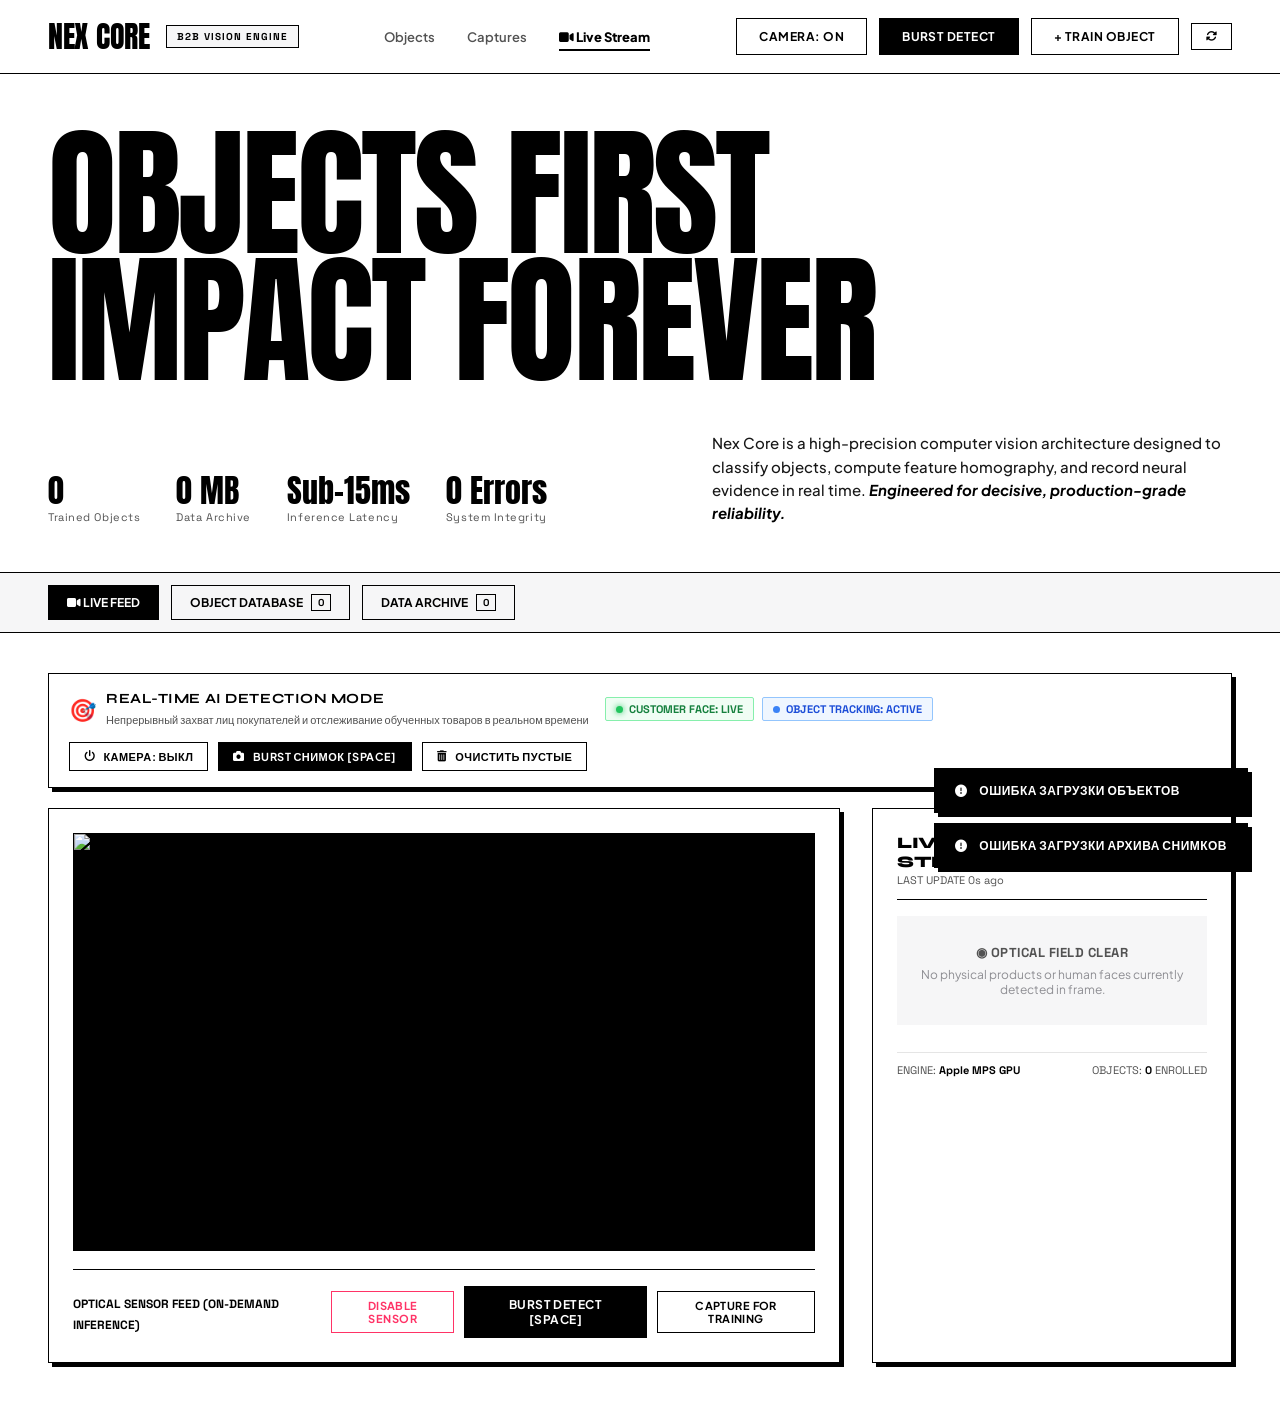
==== commit 523c848f: "feat: implement production POS mismatch interlock, real-time detection polling, and core vision engi" ====
--- a/nex_dashboard.html
+++ b/nex_dashboard.html
@@ -972,9 +972,9 @@
         </div>
 
         <nav class="hud-nav-links">
-            <button class="hud-nav-item active" data-tab="tab-objects">Objects</button>
+            <button class="hud-nav-item" data-tab="tab-objects">Objects</button>
             <button class="hud-nav-item" data-tab="tab-data">Captures</button>
-            <button class="hud-nav-item" data-tab="tab-live">Live Stream</button>
+            <button class="hud-nav-item active" data-tab="tab-live"><i class="fa-solid fa-video text-cyan"></i> Live Stream</button>
         </nav>
 
         <div class="header-actions-group">
@@ -984,6 +984,7 @@
             <button class="btn btn-primary" id="btn-burst-detect-top">
                 Burst Detect
             </button>
+
             <button class="btn btn-secondary" id="btn-open-train-modal">
                 + Train Object
             </button>
@@ -1036,7 +1037,10 @@
     <!-- ════════════ NAV TABS BAR ════════════ -->
     <div class="hud-nav-bar">
         <div class="nav-tabs">
-            <button class="nav-tab active" data-tab="tab-objects">
+            <button class="nav-tab active" data-tab="tab-live">
+                <span><i class="fa-solid fa-video text-cyan"></i> Live Feed</span>
+            </button>
+            <button class="nav-tab" data-tab="tab-objects">
                 <span>Object Database</span>
                 <span class="tab-badge" id="badge-objects-count">0</span>
             </button>
@@ -1044,9 +1048,6 @@
                 <span>Data Archive</span>
                 <span class="tab-badge" id="badge-data-count">0</span>
             </button>
-            <button class="nav-tab" data-tab="tab-live">
-                <span>Live Feed</span>
-            </button>
         </div>
     </div>
 
@@ -1054,7 +1055,7 @@
     <main class="app-content">
 
         <!-- TAB 1: OBJECT DATABASE MANAGER -->
-        <section id="tab-objects" class="tab-view active">
+        <section id="tab-objects" class="tab-view">
             <div class="view-toolbar">
                 <div class="view-title-box">
                     <h2>Registered Categories</h2>
@@ -1066,6 +1067,9 @@
                         <i class="fa-solid fa-magnifying-glass"></i>
                         <input type="text" id="objects-search-input" placeholder="Search objects...">
                     </div>
+                    <button class="btn btn-secondary btn-sm" id="btn-refresh-objects-db" title="Синхронизировать базу объектов с файлами на диске">
+                        <i class="fa-solid fa-arrows-rotate"></i> Обновить объекты
+                    </button>
                     <button class="btn btn-danger btn-sm" id="btn-clear-all-objects">
                         Clear All Database
                     </button>
@@ -1099,6 +1103,9 @@
                         <input type="text" id="data-search-input" placeholder="Filter by name...">
                     </div>
 
+                    <button class="btn btn-secondary btn-sm" id="btn-clean-empty" title="Удалить пустые снимки без детекций">
+                        <i class="fa-solid fa-broom"></i> Clean Empty
+                    </button>
                     <button class="btn btn-danger btn-sm" id="btn-clean-data">
                         Clear Category
                     </button>
@@ -1112,7 +1119,42 @@
         </section>
 
         <!-- TAB 3: LIVE VIDEO FEED & DETECTOR -->
-        <section id="tab-live" class="tab-view">
+        <section id="tab-live" class="tab-view active">
+            <!-- REAL-TIME AI DETECTION MODE HUD BAR -->
+            <div class="detection-mode-bar" style="background:#FFFFFF; border:var(--border-heavy); box-shadow:var(--shadow-brutal); padding:16px 20px; margin-bottom:20px; display:flex; justify-content:space-between; align-items:center; flex-wrap:wrap; gap:14px;">
+                <div style="display:flex; align-items:center; gap:16px; flex-wrap:wrap;">
+                    <div style="display:flex; align-items:center; gap:10px;">
+                        <span style="font-size:22px;">🎯</span>
+                        <div>
+                            <strong style="font-family:var(--font-subhead); font-size:14px; text-transform:uppercase; display:block; letter-spacing:0.04em;">REAL-TIME AI DETECTION MODE</strong>
+                            <span style="font-size:11px; color:var(--ink-muted);" id="realtime-detection-status-text">Непрерывный захват лиц покупателей и отслеживание обученных товаров в реальном времени</span>
+                        </div>
+                    </div>
+                    <div style="display:flex; gap:8px; align-items:center; flex-wrap:wrap;">
+                        <span class="live-pill" style="display:inline-flex; align-items:center; gap:6px; background:#F0FDF4; border:1px solid #86EFAC; color:#15803D; font-family:var(--font-mono); font-size:11px; font-weight:700; padding:4px 10px; border-radius:2px;">
+                            <span style="width:7px; height:7px; background:#22C55E; border-radius:50%; display:inline-block; box-shadow:0 0 6px #22C55E;"></span>
+                            CUSTOMER FACE: LIVE
+                        </span>
+                        <span class="live-pill" style="display:inline-flex; align-items:center; gap:6px; background:#EFF6FF; border:1px solid #93C5FD; color:#1D4ED8; font-family:var(--font-mono); font-size:11px; font-weight:700; padding:4px 10px; border-radius:2px;">
+                            <span style="width:7px; height:7px; background:#3B82F6; border-radius:50%; display:inline-block;"></span>
+                            OBJECT TRACKING: ACTIVE
+                        </span>
+                    </div>
+                </div>
+
+                <div style="display:flex; align-items:center; gap:10px; flex-wrap:wrap;">
+                    <button class="btn btn-secondary btn-sm" id="btn-stream-cam-toggle-hud" onclick="toggleCamera()">
+                        <i class="fa-solid fa-power-off"></i> <span id="hud-cam-toggle-text">Камера: ВЫКЛ</span>
+                    </button>
+                    <button class="btn btn-primary btn-sm" id="btn-hud-burst-detect" onclick="triggerBurstDetect()">
+                        <i class="fa-solid fa-camera"></i> Burst Снимок [Space]
+                    </button>
+                    <button class="btn btn-secondary btn-sm" onclick="triggerCleanEmptySnapshots()" title="Очистить снимки без детекций">
+                        <i class="fa-solid fa-trash-can"></i> Очистить пустые
+                    </button>
+                </div>
+            </div>
+
             <div class="live-stream-layout">
                 <div class="stream-card">
                     <div class="stream-viewport">
@@ -1137,23 +1179,33 @@
                 </div>
 
                 <!-- Telemetry & Status Card -->
-                <div class="info-panel-card">
-                    <h3 style="font-family:var(--font-subhead); font-size:16px; font-weight:800; text-transform:uppercase;">System Telemetry</h3>
-                    <div class="telemetry-row">
-                        <span>Hardware Engine</span>
-                        <strong id="info-hw-accel">Apple MPS GPU</strong>
+                <div class="info-panel-card" id="live-telemetry-panel">
+                    <div style="display:flex; align-items:center; justify-content:space-between; border-bottom:var(--border-heavy); padding-bottom:12px; gap:10px;">
+                        <div>
+                            <h3 style="font-family:var(--font-subhead); font-size:16px; font-weight:800; text-transform:uppercase; letter-spacing:-0.02em;">Live Optical Stream</h3>
+                            <div style="font-family:var(--font-mono); font-size:11px; color:var(--ink-muted); margin-top:2px;">
+                                LAST UPDATE <span id="live-detection-timer">0s ago</span>
+                            </div>
+                        </div>
+                        <div id="live-stream-status-badge" style="display:flex; align-items:center; gap:6px; font-family:var(--font-mono); font-size:11px; font-weight:700; background:var(--bg-subtle); padding:4px 8px; border:1px solid #000000;">
+                            <span id="live-stream-dot" style="width:8px; height:8px; border-radius:50%; background:var(--accent-emerald); display:inline-block;"></span>
+                            <span id="live-stream-status-text">ACTIVE</span>
+                        </div>
                     </div>
-                    <div class="telemetry-row">
-                        <span>Registered Objects</span>
-                        <strong id="info-objects-count">0</strong>
+
+                    <!-- Live Content Container (State A / State B) -->
+                    <div id="live-detections-content" style="display:flex; flex-direction:column; gap:8px; min-height:120px;">
+                        <!-- State A: Default Clear State -->
+                        <div style="display:flex; flex-direction:column; align-items:center; justify-content:center; padding:28px 16px; border:1px dashed var(--border-light); background:var(--bg-subtle); text-align:center;">
+                            <span style="font-family:var(--font-mono); font-size:13px; font-weight:700; color:var(--ink-muted); letter-spacing:0.04em;">◉ OPTICAL FIELD CLEAR</span>
+                            <p style="font-family:var(--font-body); font-size:12px; color:var(--ink-faint); margin-top:6px;">No physical products or human faces currently detected in frame.</p>
+                        </div>
                     </div>
-                    <div class="telemetry-row">
-                        <span>Capture Latency</span>
-                        <strong>12-15 ms</strong>
-                    </div>
-                    <div class="telemetry-row">
-                        <span>Homography Engine</span>
-                        <strong>SIFT + RANSAC</strong>
+
+                    <!-- System Telemetry Footnote (preserves element IDs for fetchStats) -->
+                    <div style="display:flex; justify-content:space-between; align-items:center; border-top:var(--border-light); padding-top:10px; font-family:var(--font-mono); font-size:11px; color:var(--ink-muted);">
+                        <span>ENGINE: <strong id="info-hw-accel" style="color:var(--ink-black);">Apple MPS GPU</strong></span>
+                        <span>OBJECTS: <strong id="info-objects-count" style="color:var(--ink-black);">0</strong> ENROLLED</span>
                     </div>
                 </div>
 
@@ -1167,7 +1219,7 @@
                         <div id="burst-status-badge"></div>
                     </div>
 
-                    <div style="display:grid; grid-template-columns: repeat(auto-fit, minmax(320px, 1fr)); gap:24px;">
+                    <div style="display:grid; grid-template-columns: repeat(auto-fit, minmax(260px, 1fr)); gap:20px;">
                         <div style="display:flex; flex-direction:column; gap:8px;">
                             <div style="display:flex; justify-content:space-between; font-size:12px; font-family:var(--font-mono); font-weight:700;">
                                 <span>WINNER FRAME</span>
@@ -1180,11 +1232,32 @@
 
                         <div style="display:flex; flex-direction:column; gap:8px;">
                             <div style="display:flex; justify-content:space-between; font-size:12px; font-family:var(--font-mono); font-weight:700;">
+                                <span>BURST COMPARISON (12 FRAMES)</span>
+                                <button class="btn btn-secondary btn-sm" onclick="viewBurstComparison()" style="padding:1px 6px; font-size:10px; cursor:pointer;" title="Увеличить сетку">Zoom</button>
+                            </div>
+                            <div style="background:#000; border:var(--border-heavy); aspect-ratio:4/3; overflow:hidden; cursor:pointer;" onclick="viewBurstComparison()" title="Нажмите для увеличения">
+                                <img id="burst-comp-img" src="" alt="Burst Grid" style="width:100%; height:100%; object-fit:cover; display:block;">
+                            </div>
+                        </div>
+
+                        <div style="display:flex; flex-direction:column; gap:8px;">
+                            <div style="display:flex; justify-content:space-between; font-size:12px; font-family:var(--font-mono); font-weight:700;">
                                 <span>MATCHED TEMPLATE</span>
                                 <span id="burst-matched-name">None</span>
                             </div>
                             <div style="background:#000; border:var(--border-heavy); aspect-ratio:4/3; overflow:hidden;">
                                 <img id="burst-template-img" src="" alt="Template" style="width:100%; height:100%; object-fit:cover; display:block;">
+                            </div>
+                        </div>
+
+                        <div style="display:flex; flex-direction:column; gap:8px;" id="burst-face-block">
+                            <div style="display:flex; justify-content:space-between; font-size:12px; font-family:var(--font-mono); font-weight:700;">
+                                <span>CUSTOMER FACE</span>
+                                <span id="burst-face-status" style="color:#009944;">BIOMETRICS ACTIVE</span>
+                            </div>
+                            <div style="background:#000; border:var(--border-heavy); aspect-ratio:4/3; overflow:hidden; display:flex; align-items:center; justify-content:center;">
+                                <img id="burst-face-img" src="" alt="Customer Face" style="width:100%; height:100%; object-fit:cover; display:none;">
+                                <span id="burst-no-face-txt" style="color:var(--ink-muted); font-size:12px; font-family:var(--font-mono); padding:10px; text-align:center;">Ожидание фиксации лица</span>
                             </div>
                         </div>
                     </div>
@@ -1203,28 +1276,40 @@
             </div>
             <div class="modal-body">
                 <div class="form-group">
-                    <label class="form-label">Object Category Name</label>
-                    <input type="text" id="train-object-name" class="form-input" placeholder="e.g. Coca_Cola_Bottle">
+                    <label class="form-label">ИМЯ ТОВАРА / КАТЕГОРИИ</label>
+                    <input type="text" id="train-object-name" class="form-input" placeholder="Например: my_phone, coffee_cup, keys">
                 </div>
 
-                <div class="form-group">
-                    <label class="form-label">Interactive Crop Area</label>
+                <div class="form-group" style="margin-bottom: 12px;">
+                    <div style="display:flex; justify-content:space-between; align-items:center; margin-bottom:8px;">
+                        <label class="form-label" style="margin-bottom:0;">ИСТОЧНИК ИЗОБРАЖЕНИЯ</label>
+                        <div style="display:flex; gap:8px;">
+                            <button class="btn btn-secondary btn-sm" id="btn-source-cam" type="button">
+                                <i class="fa-solid fa-camera"></i> С камеры
+                            </button>
+                            <button class="btn btn-secondary btn-sm" id="btn-source-file" type="button">
+                                <i class="fa-solid fa-upload"></i> Загрузить фото
+                            </button>
+                            <input type="file" id="train-file-input" accept="image/*" style="display:none;">
+                        </div>
+                    </div>
                     <div class="crop-canvas-wrap">
                         <canvas id="crop-canvas"></canvas>
                     </div>
+                    <p style="font-size:11px; color:var(--ink-muted); margin-top:6px;">Зажмите левую кнопку мыши и выделите рамкой предмет на кадре.</p>
                 </div>
 
                 <div class="crop-preview-box" id="crop-preview-container" style="display:none;">
                     <img id="crop-preview-img" class="crop-preview-img" src="" alt="Preview">
                     <div>
-                        <strong style="font-size:12px; font-family:var(--font-mono); display:block;">SELECTION READY</strong>
+                        <strong style="font-size:12px; font-family:var(--font-mono); display:block;">ОБЛАСТЬ ВЫДЕЛЕНА</strong>
                         <span style="font-size:11px; color:var(--ink-muted);" id="crop-dims">0 x 0 px</span>
                     </div>
                 </div>
             </div>
             <div class="modal-footer">
-                <button class="btn btn-secondary" onclick="closeModal('train-modal')">Cancel</button>
-                <button class="btn btn-primary" id="btn-save-trained-object">Save Object</button>
+                <button class="btn btn-secondary" onclick="closeModal('train-modal')">Отмена</button>
+                <button class="btn btn-primary" id="btn-save-trained-object">Обучить и Сохранить</button>
             </div>
         </div>
     </div>
@@ -1262,6 +1347,40 @@
         </div>
     </div>
 
+    <!-- MODAL: SMART SHELF & QR CODES -->
+    <div class="modal-overlay" id="shelf-modal">
+        <div class="modal-box" style="max-width:850px;">
+            <div class="modal-header">
+                <h3><i class="fa-solid fa-qrcode"></i> Смарт-Полка: QR-Коды Товаров и Выбор</h3>
+                <button class="modal-close-btn" onclick="closeModal('shelf-modal')">&times;</button>
+            </div>
+            <div class="modal-body">
+                <div style="background:#F5F7FA; border:1px solid #E2E8F0; padding:14px 18px; border-radius:6px; margin-bottom:18px;">
+                    <h4 style="margin:0 0 6px 0; font-size:14px; text-transform:uppercase;"><i class="fa-solid fa-circle-info" style="color:#0066CC;"></i> Сценарий автоматической полки:</h4>
+                    <p style="margin:0; font-size:12px; color:var(--ink-muted); line-height:1.5;">
+                        1. Покупатель сканирует QR-код товара телефоном или показывает QR в камеру (или нажмите «Выбрать товар» ниже).<br>
+                        2. Камера активирует сессию для выбранного товара.<br>
+                        3. Когда покупатель подносит руку к товару на полке, камера <strong>автоматически</strong> делает серийную съемку 12 кадров, распознает взятый предмет и <strong>фиксирует лицо покупателя</strong>!
+                    </p>
+                </div>
+
+                <div style="display:flex; justify-content:space-between; align-items:center; margin-bottom:14px; flex-wrap:wrap; gap:8px;">
+                    <strong style="font-size:13px; font-family:var(--font-subhead); text-transform:uppercase;">КАТАЛОГ ТОВАРОВ И QR-КОДОВ ДЛЯ ПОЛКИ</strong>
+                    <button class="btn btn-secondary btn-sm" onclick="selectShelfTarget(null)">
+                        <i class="fa-solid fa-layer-group"></i> Сбросить выбор (Все товары)
+                    </button>
+                </div>
+
+                <div id="shelf-qr-grid" style="display:grid; grid-template-columns:repeat(auto-fill, minmax(230px, 1fr)); gap:16px;">
+                    <!-- Populated via JS -->
+                </div>
+            </div>
+            <div class="modal-footer">
+                <button class="btn btn-secondary" onclick="closeModal('shelf-modal')">Закрыть</button>
+            </div>
+        </div>
+    </div>
+
     <!-- LIGHTBOX MODAL -->
     <div class="modal-overlay" id="lightbox-modal" onclick="closeModal('lightbox-modal')">
         <img id="lightbox-img" src="" alt="Enlarged" style="max-width:90vw; max-height:90vh; border:var(--border-heavy); box-shadow:var(--shadow-brutal-lg);">
@@ -1325,8 +1444,151 @@
             // Auto-refresh every 8s
             setInterval(() => {
                 fetchStats();
+                if (isCameraActive && !liveDetectionInterval) {
+                    startLiveDetectionPolling();
+                }
             }, 8000);
         });
+
+
+        // ════════════ LIVE DETECTION POLLING ════════════
+        let liveDetectionInterval = null;
+        let liveTimerInterval = null;
+        let lastLiveDetectionTime = Date.now();
+
+        function startLiveDetectionPolling() {
+            if (liveDetectionInterval) return;
+
+            const dot = document.getElementById('live-stream-dot');
+            const statusText = document.getElementById('live-stream-status-text');
+            if (dot) dot.style.background = 'var(--accent-emerald)';
+            if (statusText) statusText.textContent = 'ACTIVE';
+
+            const pollDetections = async () => {
+                try {
+                    const res = await fetch('/api/live_detections');
+                    const data = await res.json();
+                    if (!data.success) return;
+
+                    if (!data.camera_running) {
+                        stopLiveDetectionPolling();
+                        return;
+                    }
+
+                    lastLiveDetectionTime = Date.now();
+                    updateLiveTimer(0);
+                    renderLiveDetections(data.detections || [], data.faces || []);
+                } catch (err) {
+                    console.debug("Live detection polling error:", err);
+                }
+            };
+
+            pollDetections();
+            liveDetectionInterval = setInterval(pollDetections, 800);
+
+            if (!liveTimerInterval) {
+                liveTimerInterval = setInterval(() => {
+                    const secondsAgo = Math.floor((Date.now() - lastLiveDetectionTime) / 1000);
+                    updateLiveTimer(secondsAgo);
+                }, 1000);
+            }
+        }
+
+        function stopLiveDetectionPolling() {
+            if (liveDetectionInterval) {
+                clearInterval(liveDetectionInterval);
+                liveDetectionInterval = null;
+            }
+            if (liveTimerInterval) {
+                clearInterval(liveTimerInterval);
+                liveTimerInterval = null;
+            }
+
+            const dot = document.getElementById('live-stream-dot');
+            const statusText = document.getElementById('live-stream-status-text');
+            if (dot) dot.style.background = 'var(--accent-coral)';
+            if (statusText) statusText.textContent = 'OFFLINE';
+
+            const container = document.getElementById('live-detections-content');
+            if (container) {
+                container.innerHTML = `
+                    <div style="display:flex; flex-direction:column; align-items:center; justify-content:center; padding:28px 16px; border:1px dashed var(--border-light); background:var(--bg-subtle); text-align:center;">
+                        <span style="font-family:var(--font-mono); font-size:13px; font-weight:700; color:var(--accent-coral); letter-spacing:0.04em;">⊘ OPTICAL SENSOR OFFLINE</span>
+                        <p style="font-family:var(--font-body); font-size:12px; color:var(--ink-faint); margin-top:6px;">Sensor hardware is powered down. Enable camera to resume live inference.</p>
+                    </div>
+                `;
+            }
+        }
+
+        function updateLiveTimer(secondsAgo) {
+            const timerEl = document.getElementById('live-detection-timer');
+            if (timerEl) {
+                timerEl.textContent = `${secondsAgo}s ago`;
+            }
+        }
+
+        function renderLiveDetections(detections, faces) {
+            const container = document.getElementById('live-detections-content');
+            if (!container) return;
+
+            // State A: Empty
+            if (detections.length === 0 && faces.length === 0) {
+                container.innerHTML = `
+                    <div style="display:flex; flex-direction:column; align-items:center; justify-content:center; padding:28px 16px; border:1px dashed var(--border-light); background:var(--bg-subtle); text-align:center;">
+                        <span style="font-family:var(--font-mono); font-size:13px; font-weight:700; color:var(--ink-muted); letter-spacing:0.04em;">◉ OPTICAL FIELD CLEAR</span>
+                        <p style="font-family:var(--font-body); font-size:12px; color:var(--ink-faint); margin-top:6px;">No physical products or human faces currently detected in frame.</p>
+                    </div>
+                `;
+                return;
+            }
+
+            // State B: Detections and/or faces present
+            let html = '';
+
+            if (detections.length > 0) {
+                detections.forEach(det => {
+                    const rawName = det.object || 'Product';
+                    const isVerified = rawName.includes('[VERIFIED]') || rawName.includes('[SIFT]');
+                    const isAi = rawName.includes('[AI]');
+
+                    const dotColor = isVerified ? 'var(--accent-emerald)' : (isAi ? 'var(--amber)' : 'var(--accent-emerald)');
+                    const tagLabel = isVerified ? (rawName.includes('[SIFT]') ? 'SIFT' : 'VERIFIED') : (isAi ? 'NEURAL AI' : 'DETECTED');
+                    const cleanName = rawName.replace(/\[VERIFIED\]|\[SIFT\]|\[AI\]/g, '').trim();
+
+                    const confVal = typeof det.confidence === 'number' ? det.confidence : 0.8;
+                    const confPct = (confVal <= 1.0 ? confVal * 100 : confVal).toFixed(1);
+
+                    html += `
+                        <div style="display:flex; align-items:center; justify-content:space-between; padding:10px 12px; border:var(--border-heavy); background:#FFFFFF; box-shadow:var(--shadow-brutal-sm);">
+                            <div style="display:flex; align-items:center; gap:8px;">
+                                <span style="color:${dotColor}; font-size:14px; line-height:1;">●</span>
+                                <span style="font-family:var(--font-body); font-weight:700; font-size:14px; text-transform:uppercase; color:var(--ink-black);">${cleanName}</span>
+                                <span style="font-family:var(--font-mono); font-size:10px; font-weight:700; padding:2px 5px; border:1px solid var(--border-light); background:var(--bg-subtle); color:var(--ink-muted);">${tagLabel}</span>
+                            </div>
+                            <div style="font-family:var(--font-mono); font-weight:700; font-size:13px; color:var(--ink-black);">
+                                ${confPct}%
+                            </div>
+                        </div>
+                    `;
+                });
+            }
+
+            if (faces.length > 0) {
+                html += `
+                    <div style="display:flex; align-items:center; justify-content:space-between; padding:10px 12px; border:var(--border-heavy); background:var(--bg-subtle); margin-top:4px;">
+                        <div style="display:flex; align-items:center; gap:8px;">
+                            <span style="font-size:15px;">👤</span>
+                            <span style="font-family:var(--font-body); font-weight:700; font-size:13px; color:var(--ink-black);">CUSTOMER FACE DETECTED</span>
+                        </div>
+                        <div style="font-family:var(--font-mono); font-size:11px; font-weight:700; background:var(--accent-emerald); color:#FFFFFF; padding:2px 8px;">
+                            ${faces.length} ${faces.length === 1 ? 'PERSON' : 'PEOPLE'}
+                        </div>
+                    </div>
+                `;
+            }
+
+            container.innerHTML = html;
+        }
 
         // ════════════ TABS NAVIGATION ════════════
         function initTabs() {
@@ -1402,8 +1664,15 @@
 
             // Stream HUD Button
             const btnStream = document.getElementById('btn-toggle-camera-stream');
+            const btnHud = document.getElementById('btn-stream-cam-toggle-hud');
+            const hudText = document.getElementById('hud-cam-toggle-text');
+            if (hudText) hudText.textContent = running ? 'Камера: ВКЛ' : 'Камера: ВЫКЛ';
+            if (btnHud) {
+                btnHud.className = running ? 'btn btn-secondary btn-sm' : 'btn btn-primary btn-sm';
+            }
 
             if (running) {
+                startLiveDetectionPolling();
                 if (topDot) {
                     topDot.style.background = 'var(--green)';
                     topDot.style.boxShadow = '0 0 8px var(--green)';
@@ -1419,6 +1688,7 @@
                     btnStream.title = 'Отключить питание камеры и освободить видеосенсор';
                 }
             } else {
+                stopLiveDetectionPolling();
                 if (topDot) {
                     topDot.style.background = 'var(--red)';
                     topDot.style.boxShadow = '0 0 8px var(--red)';
@@ -1646,6 +1916,33 @@
             );
         });
 
+        async function triggerCleanEmptySnapshots() {
+            showConfirm(
+                "Удалить все пустые снимки, где ничего не обнаружено?",
+                async () => {
+                    try {
+                        const res = await fetch('/api/data/clean_empty', { method: 'POST' });
+                        const data = await res.json();
+                        if (data.success) {
+                            showToast(data.message, "success");
+                            await fetchData();
+                            await fetchStats();
+                        } else {
+                            showToast(data.detail || "Ошибка очистки", "error");
+                        }
+                    } catch (err) {
+                        showToast("Ошибка очистки пустых снимков", "error");
+                    }
+                }
+            );
+        }
+        window.triggerCleanEmptySnapshots = triggerCleanEmptySnapshots;
+
+        const btnCleanEmpty = document.getElementById('btn-clean-empty');
+        if (btnCleanEmpty) {
+            btnCleanEmpty.addEventListener('click', triggerCleanEmptySnapshots);
+        }
+
         document.getElementById('btn-clean-data').addEventListener('click', () => {
             const catName = activeDataCategory === 'all' ? 'всех снимков' : `категории "${activeDataCategory}"`;
             showConfirm(
@@ -1718,7 +2015,7 @@
         }
 
         function addAngleToObject(objName) {
-            document.getElementById('train-obj-name').value = objName;
+            document.getElementById('train-object-name').value = objName;
             openTrainModal();
         }
 
@@ -1729,7 +2026,7 @@
         }
 
         document.getElementById('btn-open-train-modal').addEventListener('click', () => {
-            document.getElementById('train-obj-name').value = '';
+            document.getElementById('train-object-name').value = '';
             openTrainModal();
         });
 
@@ -1754,7 +2051,7 @@
         });
 
         document.getElementById('btn-stream-capture-to-train').addEventListener('click', () => {
-            document.getElementById('train-obj-name').value = '';
+            document.getElementById('train-object-name').value = '';
             openTrainModal();
         });
 
@@ -1860,12 +2157,12 @@
             croppedBase64 = cropCanvas.toDataURL('image/jpeg', 0.95);
 
             document.getElementById('crop-preview-img').src = croppedBase64;
-            document.getElementById('crop-meta-dim').textContent = `${w} x ${h} px`;
+            document.getElementById('crop-dims').textContent = `${w} x ${h} px`;
             document.getElementById('crop-preview-container').style.display = 'flex';
         }
 
-        document.getElementById('btn-submit-train').addEventListener('click', async () => {
-            const name = document.getElementById('train-obj-name').value.trim();
+        document.getElementById('btn-save-trained-object').addEventListener('click', async () => {
+            const name = document.getElementById('train-object-name').value.trim();
             if (!name) {
                 showToast("Введите имя объекта!", "error");
                 return;
@@ -1875,7 +2172,7 @@
                 return;
             }
 
-            const btn = document.getElementById('btn-submit-train');
+            const btn = document.getElementById('btn-save-trained-object');
             btn.disabled = true;
             btn.innerHTML = `<i class="fa-solid fa-spinner fa-spin"></i> Обучение...`;
 
@@ -1905,6 +2202,168 @@
             }
         });
 
+        // ════════════ SMART RETAIL SHELF & QR LOGIC ════════════
+        let shelfPollingInterval = null;
+        let isShelfAutoTrigger = true;
+        let currentShelfTarget = null;
+
+        async function fetchShelfStatus() {
+            try {
+                const res = await fetch('/api/shelf/status');
+                const data = await res.json();
+                if (data.success) {
+                    currentShelfTarget = data.target_item;
+                    isShelfAutoTrigger = data.auto_hand_trigger;
+
+                    // Update UI labels
+                    const targetLabel = document.getElementById('shelf-target-item-label');
+                    if (targetLabel) {
+                        targetLabel.textContent = currentShelfTarget ? `[${currentShelfTarget.toUpperCase()}]` : `[Все объекты]`;
+                        targetLabel.style.color = currentShelfTarget ? '#009944' : '#0066CC';
+                    }
+
+                    const autoBtnText = document.getElementById('shelf-auto-toggle-text');
+                    if (autoBtnText) {
+                        autoBtnText.textContent = isShelfAutoTrigger ? 'Авто-захват руки: ВКЛ' : 'Авто-захват руки: ВЫКЛ';
+                    }
+
+                    const statusText = document.getElementById('shelf-mode-status-text');
+                    if (statusText) {
+                        if (data.shelf_state === 'CAPTURING') {
+                            statusText.innerHTML = `<span style="color:#D9381E; font-weight:700;"><i class="fa-solid fa-hand fa-fade"></i> РУКА В ЗОНЕ ЗАХВАТА -> СЪЕМКА 12 КАДРОВ!</span>`;
+                        } else if (data.shelf_state === 'WAITING_FOR_HAND') {
+                            statusText.innerHTML = `<span style="color:#009944; font-weight:700;"><i class="fa-solid fa-circle-check"></i> Товар ${currentShelfTarget} выбран. Поднесите руку.</span>`;
+                        } else {
+                            statusText.textContent = 'Ожидание появления руки или показа QR-кода товара';
+                        }
+                    }
+                }
+            } catch (err) {
+                // Background polling silent fail
+            }
+        }
+
+        function openShelfModal() {
+            renderShelfQRModal();
+            openModal('shelf-modal');
+        }
+
+        function renderShelfQRModal() {
+            const container = document.getElementById('shelf-qr-grid');
+            if (!container) return;
+
+            if (allObjects.length === 0) {
+                container.innerHTML = `
+                    <div style="grid-column: 1 / -1; padding: 30px; text-align: center; color: var(--ink-muted);">
+                        <i class="fa-solid fa-shapes" style="font-size:32px; margin-bottom:10px; display:block;"></i>
+                        <p>В базе пока нет товаров. Сначала обучите объект через кнопку "+ Train Object".</p>
+                    </div>
+                `;
+                return;
+            }
+
+            container.innerHTML = allObjects.map(obj => {
+                const isSelected = currentShelfTarget && (currentShelfTarget.toLowerCase() === obj.name.toLowerCase());
+                return `
+                    <div style="background:#FFF; border:${isSelected ? '2px solid #009944' : 'var(--border-heavy)'}; box-shadow:var(--shadow-brutal-sm); padding:16px; border-radius:4px; display:flex; flex-direction:column; align-items:center; text-align:center; gap:10px;">
+                        <div style="display:flex; justify-content:space-between; width:100%; align-items:center;">
+                            <strong style="font-family:var(--font-mono); font-size:14px; text-transform:uppercase;">${obj.name}</strong>
+                            ${isSelected ? '<span style="background:#009944; color:#FFF; font-size:10px; padding:2px 6px; font-weight:700;">ВЫБРАН</span>' : ''}
+                        </div>
+                        <div style="background:#FFF; padding:6px; border:1px solid #CCC; border-radius:4px;">
+                            <img src="/api/qr/${encodeURIComponent(obj.name)}" style="width:140px; height:140px; object-fit:contain; display:block;" alt="QR ${obj.name}">
+                        </div>
+                        <span style="font-size:11px; color:var(--ink-muted); font-family:var(--font-mono);">${obj.template_count} шаблона | ${obj.total_keypoints} kp</span>
+                        <div style="display:flex; gap:6px; width:100%; margin-top:4px;">
+                            <button class="btn btn-primary btn-sm" style="flex:1; padding:5px 8px; font-size:11px;" onclick="selectShelfTarget('${obj.name}')">
+                                <i class="fa-solid fa-check"></i> Выбрать
+                            </button>
+                            <a href="/api/qr/${encodeURIComponent(obj.name)}" download="QR_${obj.name}.png" class="btn btn-secondary btn-sm" style="padding:5px 8px; font-size:11px;" title="Скачать QR">
+                                <i class="fa-solid fa-download"></i>
+                            </a>
+                        </div>
+                    </div>
+                `;
+            }).join('');
+        }
+
+        async function selectShelfTarget(itemName) {
+            try {
+                const res = await fetch('/api/shelf/select', {
+                    method: 'POST',
+                    headers: { 'Content-Type': 'application/json' },
+                    body: JSON.stringify({ item: itemName })
+                });
+                const data = await res.json();
+                if (data.success) {
+                    showToast(data.message, "success");
+                    await fetchShelfStatus();
+                    closeModal('shelf-modal');
+                }
+            } catch (err) {
+                showToast("Ошибка выбора товара", "error");
+            }
+        }
+
+        async function toggleShelfAuto() {
+            try {
+                const res = await fetch('/api/shelf/toggle_auto', { method: 'POST' });
+                const data = await res.json();
+                if (data.success) {
+                    showToast(data.message, data.auto_hand_trigger ? "success" : "info");
+                    await fetchShelfStatus();
+                }
+            } catch (err) {
+                showToast("Ошибка переключения авто-захвата", "error");
+            }
+        }
+
+        async function resetShelfSession() {
+            try {
+                const res = await fetch('/api/shelf/reset', { method: 'POST' });
+                const data = await res.json();
+                if (data.success) {
+                    showToast(data.message, "info");
+                    await fetchShelfStatus();
+                }
+            } catch (err) {
+                showToast("Ошибка сброса полки", "error");
+            }
+        }
+
+        // ════════════ HOT-RELOAD OBJECT DATABASE ════════════
+        async function reloadObjectDatabase() {
+            const btnDb = document.getElementById('btn-refresh-objects-db');
+            const btnAll = document.getElementById('btn-refresh-all');
+            if (btnDb) {
+                btnDb.disabled = true;
+                btnDb.innerHTML = `<i class="fa-solid fa-arrows-rotate fa-spin"></i> Обновление...`;
+            }
+            if (btnAll) {
+                btnAll.disabled = true;
+                btnAll.innerHTML = `<i class="fa-solid fa-arrows-rotate fa-spin"></i>`;
+            }
+
+            try {
+                const res = await fetch('/api/objects/reload', { method: 'POST' });
+                const data = await res.json();
+                await loadAll();
+                showToast(data.message || "База данных объектов успешно обновлена!", "success");
+            } catch (err) {
+                console.error("Reload objects error:", err);
+                showToast("Ошибка при обновлении базы объектов", "error");
+            } finally {
+                if (btnDb) {
+                    btnDb.disabled = false;
+                    btnDb.innerHTML = `<i class="fa-solid fa-arrows-rotate"></i> Обновить объекты`;
+                }
+                if (btnAll) {
+                    btnAll.disabled = false;
+                    btnAll.innerHTML = `<i class="fa-solid fa-arrows-rotate"></i>`;
+                }
+            }
+        }
+
         // ════════════ EVENT HANDLERS & SEARCH ════════════
         function setupEventHandlers() {
             // Search filters
@@ -1926,11 +2385,32 @@
                 });
             });
 
-            // Refresh button
-            document.getElementById('btn-refresh-all').addEventListener('click', () => {
-                loadAll();
-                showToast("Данные обновлены", "success");
-            });
+            // Refresh / Reload Database buttons
+            const btnRefreshDb = document.getElementById('btn-refresh-objects-db');
+            if (btnRefreshDb) {
+                btnRefreshDb.addEventListener('click', reloadObjectDatabase);
+            }
+
+            const btnRefreshAll = document.getElementById('btn-refresh-all');
+            if (btnRefreshAll) {
+                btnRefreshAll.addEventListener('click', reloadObjectDatabase);
+            }
+
+            // Smart Shelf controls
+            const btnOpenShelf = document.getElementById('btn-open-shelf-modal');
+            if (btnOpenShelf) btnOpenShelf.addEventListener('click', openShelfModal);
+
+            const btnOpenQrShelf = document.getElementById('btn-open-qr-shelf-modal');
+            if (btnOpenQrShelf) btnOpenQrShelf.addEventListener('click', openShelfModal);
+
+            const btnToggleShelfAuto = document.getElementById('btn-toggle-auto-shelf');
+            if (btnToggleShelfAuto) btnToggleShelfAuto.addEventListener('click', toggleShelfAuto);
+
+            const btnResetShelf = document.getElementById('btn-reset-shelf');
+            if (btnResetShelf) btnResetShelf.addEventListener('click', resetShelfSession);
+
+            // Real-time detection mode: shelf polling eliminated
+            if (shelfPollingInterval) clearInterval(shelfPollingInterval);
 
             // Camera toggle buttons
             const btnCamTop = document.getElementById('btn-toggle-camera-top');
@@ -1996,21 +2476,45 @@
                     lastWinnerPreviewUrl = data.winner_preview_b64;
 
                     document.getElementById('burst-winner-img').src = data.winner_preview_b64;
-                    document.getElementById('burst-comp-img').src = data.comparison_url;
+                    const compImgEl = document.getElementById('burst-comp-img');
+                    if (compImgEl && data.comparison_url) compImgEl.src = data.comparison_url;
 
                     const score = data.winner_score;
                     document.getElementById('burst-winner-sharpness').textContent =
                         `Q: ${score.total} | Резкость: ${score.sharpness} | Контраст: ${score.contrast}`;
 
+                    // 1. Render Face detection result
+                    const faceImg = document.getElementById('burst-face-img');
+                    const noFaceTxt = document.getElementById('burst-no-face-txt');
+                    const faceStatus = document.getElementById('burst-face-status');
+                    if (data.face_detected && data.face_url) {
+                        if (faceImg) { faceImg.src = data.face_url; faceImg.style.display = 'block'; }
+                        if (noFaceTxt) { noFaceTxt.style.display = 'none'; }
+                        if (faceStatus) { faceStatus.textContent = 'Лицо распознано (ID)'; faceStatus.style.color = '#009944'; }
+                    } else {
+                        if (faceImg) { faceImg.style.display = 'none'; }
+                        if (noFaceTxt) { noFaceTxt.style.display = 'block'; }
+                        if (faceStatus) { faceStatus.textContent = 'Вне кадра'; faceStatus.style.color = 'var(--ink-muted)'; }
+                    }
+
                     if (data.detected_count > 0) {
                         const detNames = data.detections.map(d => `${d.object} (${Math.round(d.confidence * 100)}%)`).join(', ');
+                        let targetNotice = '';
+                        if (data.target_item) {
+                            if (data.target_matched) {
+                                targetNotice = ` <span style="background:#009944; color:#FFF; font-size:11px; padding:3px 8px; border-radius:3px; margin-left:6px;"><i class="fa-solid fa-check-double"></i> Целевой товар взят!</span>`;
+                            } else {
+                                targetNotice = ` <span style="background:#D9381E; color:#FFF; font-size:11px; padding:3px 8px; border-radius:3px; margin-left:6px;"><i class="fa-solid fa-triangle-exclamation"></i> Взят другой предмет (ждали: ${data.target_item})</span>`;
+                            }
+                        }
+
                         document.getElementById('burst-result-title').innerHTML =
-                            `<span style="color:var(--green);"><i class="fa-solid fa-shield-check"></i> НАЙДЕН: ${detNames}</span>`;
+                            `<span style="color:var(--green);"><i class="fa-solid fa-shield-check"></i> НАЙДЕН: ${detNames}</span>${targetNotice}`;
                         document.getElementById('burst-result-subtitle').textContent =
-                            `Победил кадр с обнаруженным объектом (проанализировано ${data.frames_analyzed} кадров серии). Снимок с обводкой сохранен в папку объектов.`;
+                            `Победил кадр с обнаруженным объектом (проанализировано ${data.frames_analyzed} кадров серии). Лицо покупателя и взятый предмет сохранены в архив.`;
                         document.getElementById('burst-status-badge').innerHTML =
                             `<button class="btn btn-secondary btn-sm" onclick="viewObjectInDataVault()" style="background:rgba(0,255,136,0.15); border-color:var(--green); color:var(--green);"><i class="fa-solid fa-folder-open"></i> Папка объектов</button>`;
-                        showToast(`🎯 Объект распознан и сохранен в папку объектов!`, "success");
+                        showToast(`🎯 Взятый предмет и лицо покупателя зафиксированы!`, "success");
                     } else {
                         document.getElementById('burst-result-title').innerHTML =
                             `<span style="color:var(--text-main);"><i class="fa-solid fa-circle-info text-cyan"></i> Серия завершена: объектов не найдено</span>`;
